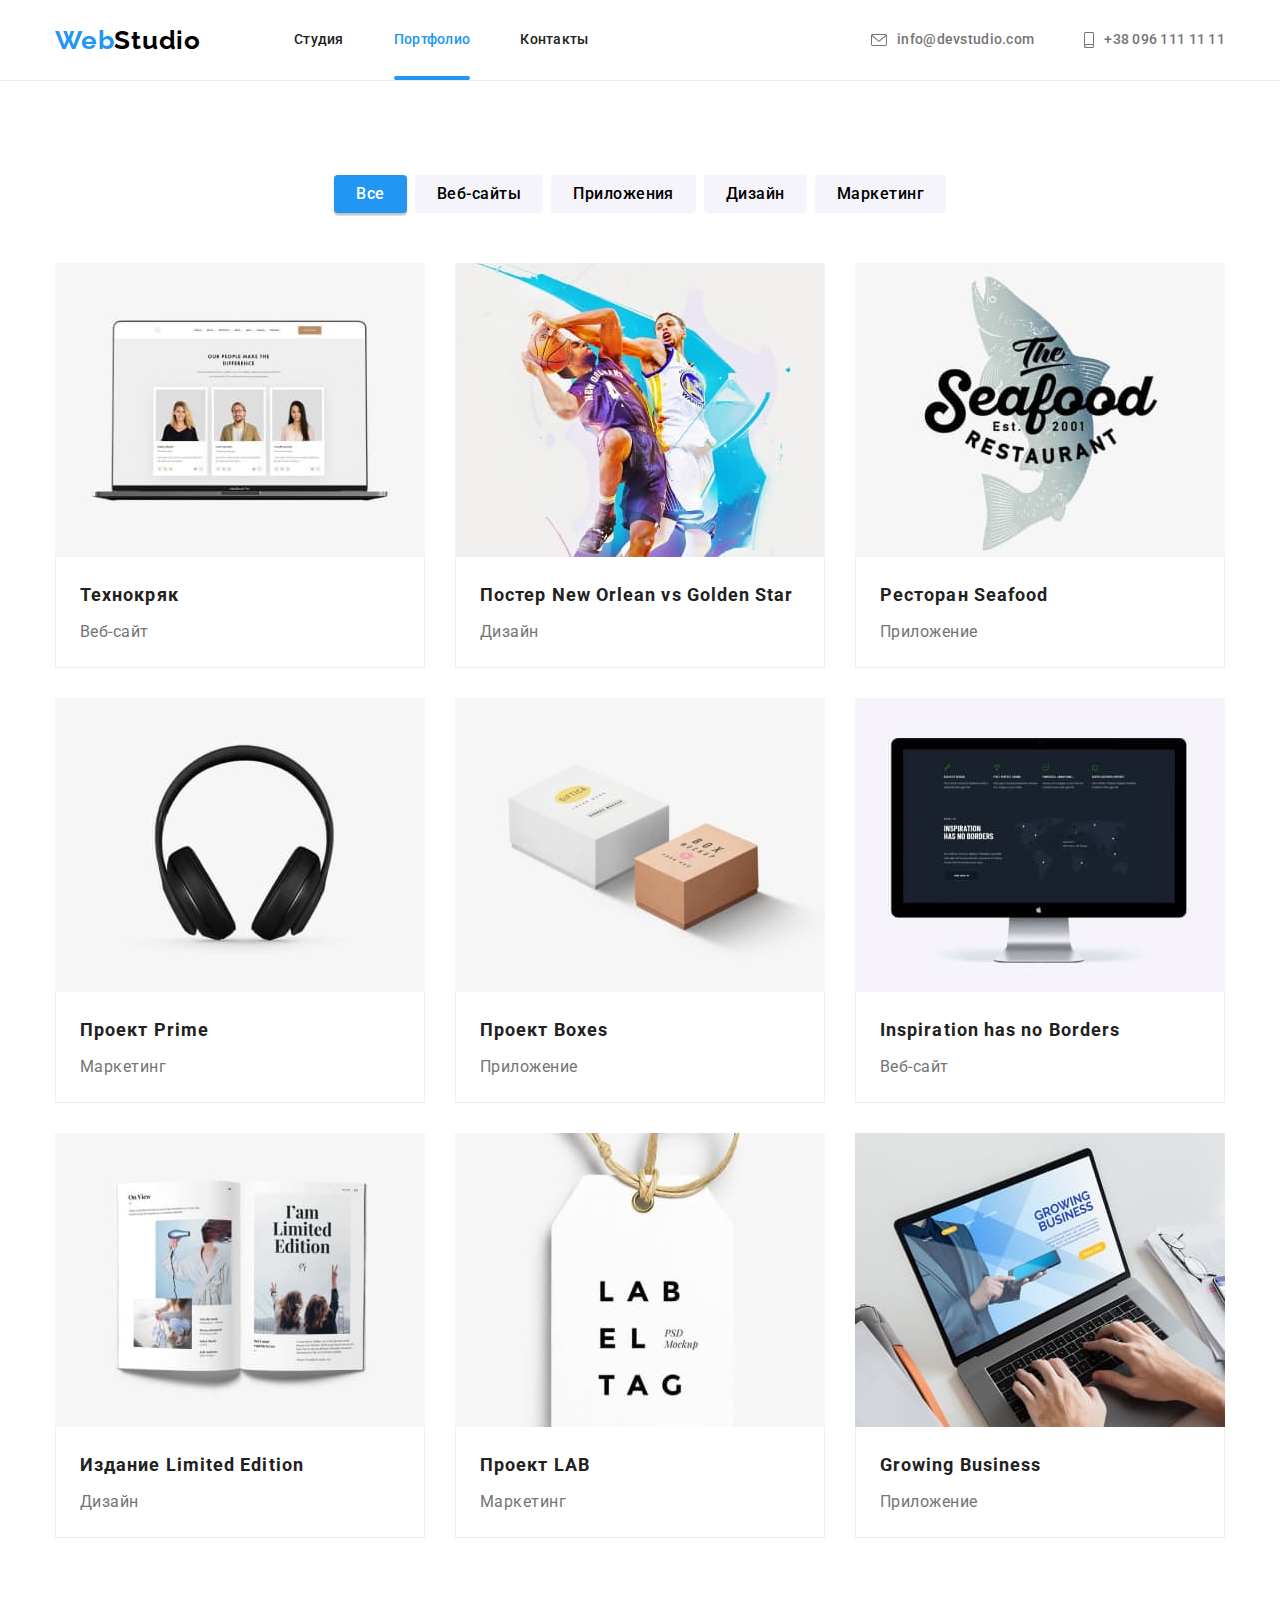
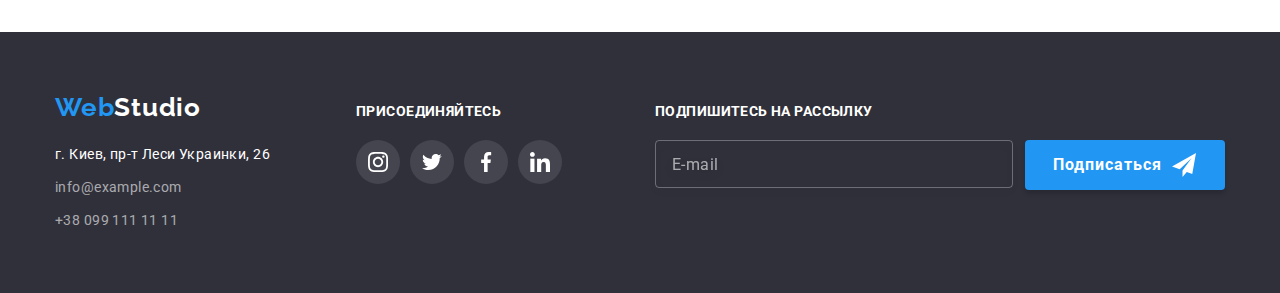
==== portfolio.html @ ec04b0eb "added start files" ====
<!DOCTYPE html>
<html lang="ru">
  <head>
    <meta charset="UTF-8" />
    <meta http-equiv="X-UA-Compatible" content="IE=edge" />
    <meta name="viewport" content="width=device-width, initial-scale=1.0" />
    <title>Портфолио</title>
    <link rel="preconnect" href="https://fonts.googleapis.com" />
    <link rel="preconnect" href="https://fonts.gstatic.com" crossorigin />
    <link
      href="https://fonts.googleapis.com/css2?family=Raleway:wght@700&family=Roboto:wght@400;500;700;900&display=swap"
      rel="stylesheet"
    />
    <link
      rel="stylesheet"
      href="https://cdnjs.cloudflare.com/ajax/libs/modern-normalize/1.1.0/modern-normalize.min.css"
    />
    <link rel="stylesheet" href="./css/main.min.css" />
  </head>
  <body>
    <header class="header">
      <div class="container">
        <nav class="header__nav">
          <a class="header__logo header__logo_theme_blue" href="./index.html" lang="en"
            >Web<span class="header__logo_theme_dark">Studio</span></a
          >
          <ul class="header__nav-list">
            <li class="header__nav-item">
              <a href="./index.html" class="header__nav-link">Студия</a>
            </li>
            <li class="header__nav-item">
              <a href="./portfolio.html" class="header__nav-link current">Портфолио</a>
            </li>
            <li class="item">
              <a href="" class="header__nav-link">Контакты</a>
            </li>
          </ul>
        </nav>
        <ul class="header__contacts header__nav-list">
          <li class="header__contacts-list">
            <a class="header__contacts-item" href="mailto:info@devstudio.com">
              <svg class="header__contacts-icon-email" width="16" height="12">
                <use href="./images/sprite.svg#icon-email"></use>
              </svg>
              info@devstudio.com</a
            >
          </li>
          <li class="header__contacts-list">
            <a class="header__contacts-item" href="tel:+380961111111">
              <svg class="header__contacts-icon-tel" width="10" height="16">
                <use href="./images/sprite.svg#icon-smartphone"></use>
              </svg>
              +38 096 111 11 11</a
            >
          </li>
        </ul>
      </div>
    </header>
    <main>
      <section class="section-portfolio section">
        <div class="container">
          <h1 class="section-title visually-hidden">Наши работы</h1>
          <ul class="portfolio-btn section-ul">
            <li class="portfolio-btn__list">
              <button class="portfolio-btn__item active" type="button">Все</button>
            </li>
            <li class="portfolio-btn__list">
              <button class="portfolio-btn__item" type="button">Веб-сайты</button>
            </li>
            <li class="portfolio-btn__list">
              <button class="portfolio-btn__item" type="button">Приложения</button>
            </li>
            <li class="portfolio-btn__list">
              <button class="portfolio-btn__item" type="button">Дизайн</button>
            </li>
            <li class="portfolio-btn__list">
              <button class="portfolio-btn__item" type="button">Маркетинг</button>
            </li>
          </ul>
          <ul class="portfolio-card">
            <li class="portfolio-card__list item">
              <a href="" class="portfolio-card__link">
                <div class="portfolio-card__overlay">
                  <img
                    class="portfolio-card__image"
                    src="./images/portfolio-img-1.jpeg"
                    alt="Веб-сайт Технокряк"
                    width="370"
                  />
                  <p class="portfolio-card__overlay-item">
                    Технокряк это современная площадка распространения коронавируса. Компании
                    используют эту платформу для цифрового шпионажа и атак на защищённые сервера
                    конкурентов.
                  </p>
                </div>
                <div class="portfolio-card__wrapper">
                  <h2 class="portfolio-card__title">Технокряк</h2>
                  <p class="portfolio-card__description">Веб-сайт</p>
                </div>
              </a>
            </li>
            <li class="portfolio-card__list item">
              <a href="" class="portfolio-card__link">
                <div class="portfolio-card__overlay">
                  <img
                    class="portfolio-card__image-card"
                    src="./images/portfolio-img-2.jpeg"
                    alt="Постер Новый Орлеан против Золотой Звезды"
                    width="370"
                  />
                  <p class="portfolio-card__overlay-item">
                    Технокряк это современная площадка распространения коронавируса. Компании
                    используют эту платформу для цифрового шпионажа и атак на защищённые сервера
                    конкурентов.
                  </p>
                </div>
                <div class="portfolio-card__wrapper">
                  <h2 class="portfolio-card__title">
                    Постер <span lang="en">New Orlean vs Golden Star</span>
                  </h2>
                  <p class="portfolio-card__description">Дизайн</p>
                </div>
              </a>
            </li>
            <li class="portfolio-card__list item">
              <a href="" class="portfolio-card__link">
                <div class="portfolio-card__overlay">
                  <img
                    class="portfolio-card__image-card"
                    src="./images/portfolio-img-3.jpeg"
                    alt="Ресторан Сифуд"
                    width="370"
                  />
                  <p class="portfolio-card__overlay-item">
                    Технокряк это современная площадка распространения коронавируса. Компании
                    используют эту платформу для цифрового шпионажа и атак на защищённые сервера
                    конкурентов.
                  </p>
                </div>
                <div class="portfolio-card__wrapper">
                  <h2 class="portfolio-card__title">Ресторан <span lang="en">Seafood</span></h2>
                  <p class="portfolio-card__description">Приложение</p>
                </div>
              </a>
            </li>
            <li class="portfolio-card__list item">
              <a href="" class="portfolio-card__link">
                <div class="portfolio-card__overlay">
                  <img
                    class="portfolio-card__image-card"
                    src="./images/portfolio-img-4.jpeg"
                    alt="Проект Прайм"
                    width="370"
                  />
                  <p class="portfolio-card__overlay-item">
                    Технокряк это современная площадка распространения коронавируса. Компании
                    используют эту платформу для цифрового шпионажа и атак на защищённые сервера
                    конкурентов.
                  </p>
                </div>
                <div class="portfolio-card__wrapper">
                  <h2 class="portfolio-card__title">Проект <span lang="en">Prime</span></h2>
                  <p class="portfolio-card__description">Маркетинг</p>
                </div>
              </a>
            </li>
            <li class="portfolio-card__list item">
              <a href="" class="portfolio-card__link">
                <div class="portfolio-card__overlay">
                  <img
                    class="portfolio-card__image-card"
                    src="./images/portfolio-img-5.jpeg"
                    alt="Проект Боксес"
                    width="370"
                  />
                  <p class="portfolio-card__overlay-item">
                    Технокряк это современная площадка распространения коронавируса. Компании
                    используют эту платформу для цифрового шпионажа и атак на защищённые сервера
                    конкурентов.
                  </p>
                </div>
                <div class="portfolio-card__wrapper">
                  <h2 class="portfolio-card__title">Проект <span lang="en">Boxes</span></h2>
                  <p class="portfolio-card__description">Приложение</p>
                </div>
              </a>
            </li>
            <li class="portfolio-card__list item">
              <a href="" class="portfolio-card__link">
                <div class="portfolio-card__overlay">
                  <img
                    class="portfolio-card__image-card"
                    src="./images/portfolio-img-6.jpeg"
                    alt="Веб-сайт Вдохновение не имеет границ"
                    width="370"
                  />
                  <p class="portfolio-card__overlay-item">
                    Технокряк это современная площадка распространения коронавируса. Компании
                    используют эту платформу для цифрового шпионажа и атак на защищённые сервера
                    конкурентов.
                  </p>
                </div>
                <div class="portfolio-card__wrapper">
                  <h2 class="portfolio-card__title" lang="en">Inspiration has no Borders</h2>
                  <p class="portfolio-card__description">Веб-сайт</p>
                </div>
              </a>
            </li>
            <li class="portfolio-card__list item">
              <a href="" class="portfolio-card__link">
                <div class="portfolio-card__overlay">
                  <img
                    class="portfolio-card__image-card"
                    src="./images/portfolio-img-7.jpeg"
                    alt="Издание Лимитед Эдишн"
                    width="370"
                  />
                  <p class="portfolio-card__overlay-item">
                    Технокряк это современная площадка распространения коронавируса. Компании
                    используют эту платформу для цифрового шпионажа и атак на защищённые сервера
                    конкурентов.
                  </p>
                </div>
                <div class="portfolio-card__wrapper">
                  <h2 class="portfolio-card__title">
                    Издание <span lang="en">Limited Edition</span>
                  </h2>
                  <p class="portfolio-card__description">Дизайн</p>
                </div>
              </a>
            </li>
            <li class="portfolio-card__list item">
              <a href="" class="portfolio-card__link">
                <div class="portfolio-card__overlay">
                  <img
                    class="portfolio-card__image-card"
                    src="./images/portfolio-img-8.jpeg"
                    alt="Проект ЛАБ"
                    width="370"
                  />
                  <p class="portfolio-card__overlay-item">
                    Технокряк это современная площадка распространения коронавируса. Компании
                    используют эту платформу для цифрового шпионажа и атак на защищённые сервера
                    конкурентов.
                  </p>
                </div>
                <div class="portfolio-card__wrapper">
                  <h2 class="portfolio-card__title">Проект <span lang="en">LAB</span></h2>
                  <p class="portfolio-card__description">Маркетинг</p>
                </div>
              </a>
            </li>
            <li class="portfolio-card__list item">
              <a href="" class="portfolio-card__link">
                <div class="portfolio-card__overlay">
                  <img
                    class="portfolio-card__image-card"
                    src="./images/portfolio-img-9.jpeg"
                    alt="Приложение Растущий бизнес"
                    width="370"
                  />
                  <p class="portfolio-card__overlay-item">
                    Технокряк это современная площадка распространения коронавируса. Компании
                    используют эту платформу для цифрового шпионажа и атак на защищённые сервера
                    конкурентов.
                  </p>
                </div>
                <div class="portfolio-card__wrapper">
                  <h2 class="portfolio-card__title" lang="en">Growing Business</h2>
                  <p class="portfolio-card__description">Приложение</p>
                </div>
              </a>
            </li>
          </ul>
        </div>
      </section>
    </main>
    <footer class="footer">
      <div class="footer__section container">
        <div class="footer__address-section">
          <a class="footer__logo footer__logo_theme_blue" href="./index.html" lang="en"
            >Web<span class="footer__logo_theme_light">Studio</span></a
          >
          <address>
            <ul>
              <li>
                <p class="footer__address">г. Киев, пр-т Леси Украинки, 26</p>
              </li>
              <li class="footer__contacts-list">
                <a class="footer__contacts-item" href="mailto:info@example.com">info@example.com</a>
              </li>
              <li class="footer__contacts-list">
                <a class="footer__contacts-item" href="tel:+380991111111">+38 099 111 11 11</a>
              </li>
            </ul>
          </address>
        </div>
        <div class="footer__social-section">
          <h3 class="footer__section-title">присоединяйтесь</h3>
          <ul class="footer__social-list">
            <li class="footer__social-item">
              <a class="footer__social-link" href="/">
                <svg width="20" height="20">
                  <use class="" href="./images/sprite.svg#icon-instagram"></use>
                </svg>
              </a>
            </li>
            <li class="footer__social-item">
              <a class="footer__social-link" href="/">
                <svg width="20" height="20">
                  <use href="./images/sprite.svg#icon-twitter"></use>
                </svg>
              </a>
            </li>
            <li class="footer__social-item">
              <a class="footer__social-link" href="/">
                <svg width="20" height="20">
                  <use href="./images/sprite.svg#icon-facebook"></use>
                </svg>
              </a>
            </li>
            <li class="footer__social-item">
              <a class="footer__social-link" href="/">
                <svg width="20" height="20">
                  <use href="./images/sprite.svg#icon-linkedin"></use>
                </svg>
              </a>
            </li>
          </ul>
        </div>
        <div class="footer__contact-form">
          <p class="footer__section-title">Подпишитесь на рассылку</p>
          <form class="footer__contact-form-wrapper">
            <input
              type="email"
              name="user_email_news"
              class="footer__contact-form-news"
              required
              minlength="2"
              placeholder="E-mail"
            />
            <button type="submit" class="footer__contact-form-btn">
              Подписаться
              <svg class="footer__contact-form-icon" width="24px" height="24px">
                <use href="./images/sprite.svg#icon-icon-send"></use>
              </svg>
            </button>
          </form>
        </div>
      </div>
    </footer>
  </body>
</html>
---- css/main.min.css ----
:root{--main-background-color: #ffffff;--secondary-background-color: #f5f4fa;--portfolio-buttons-color: #f5f4fa;--main-light-color: #ffffff;--main-text-color: #212121;--secondary-text-color: #757575;--main-accent-color: #2196f3;--secondary-accent-color: #188ce8;--hero-footer-background: #2f303a;--portffolio-background: #eeeeee;--hero-overlay: rgba(47, 48, 58, 0.4);--header-border-bottom: #ececec;--logo-dark-color: #000000;--team-social-icons: #afb1b8}.visually-hidden{position:absolute;width:1px;height:1px;margin:-1px;padding:0;border:0;white-space:nowrap;clip-path:inset(100%);clip:rect(0 0 0 0);overflow:hidden}.indent{display:block}body{font-family:Roboto, sans-serif;font-style:normal;font-weight:normal;color:var(--main-text-color);background-color:var(--main-background-color)}h1,h2,h3,h4,h5,h6,p{margin:0}img{display:block}ul,ol{margin:0;padding:0;list-style:none}a{text-decoration:none}img{display:block}address{font-style:normal}.section{padding-top:94px;padding-bottom:94px}.container{width:1200px;margin:0 auto;padding-right:15px;padding-left:15px}.header__logo_theme_blue,.footer__logo_theme_blue{margin:0;padding:0;font-family:Raleway, sans-serif;font-weight:bold;font-size:26px;line-height:1.19;letter-spacing:0.03em;color:var(--main-accent-color)}.header__logo_theme_dark{color:var(--logo-dark-color)}.footer__logo_theme_light{margin-bottom:20px;color:var(--main-light-color)}.backdrop{position:fixed;top:0;left:0;z-index:1;width:100%;height:100%;background:rgba(0,0,0,0.2);opacity:1;visibility:visible;transition:opacity 250ms cubic-bezier(0.4, 0, 0.2, 1),visibility 250ms cubic-bezier(0.4, 0, 0.2, 1)}.backdrop.is-hidden{opacity:0;visibility:hidden;pointer-events:none}.backdrop.is-hidden .modal{transform:translate(50%, -50%) scale(0.1)}.modal{position:absolute;top:50%;right:50%;width:528px;background:var(--main-background-color);border-radius:4px;box-shadow:0px 1px 3px rgba(0,0,0,0.12),0px 1px 1px rgba(0,0,0,0.14),0px 2px 1px rgba(0,0,0,0.2);transform:translate(50%, -50%) scale(1);transition:transform 250ms cubic-bezier(0.4, 0, 0.2, 1)}.modal-icon-close{position:absolute;top:8px;right:8px;display:flex;justify-content:center;align-items:center;width:30px;height:30px;background:var(--main-background-color);border:1px solid rgba(0,0,0,0.1);border-radius:50%;cursor:pointer;transition:fill 250ms cubic-bezier(0.4, 0, 0.2, 1)}.modal-icon-close:hover,.modal-icon-close:focus{fill:var(--secondary-accent-color)}.contact-form-title{margin-bottom:12px;font-weight:700;font-size:20px;line-height:1.15;text-align:center;letter-spacing:0.03em;color:var(--main-text-color)}.contact-form-wrapper{padding:40px;text-align:left}.contact-form-input{width:100%;height:38px;padding:12px 12px 12px 42px;font-weight:400;font-size:14px;line-height:1.14;letter-spacing:0.01em;border:1px solid rgba(33,33,33,0.2);border-radius:4px;box-sizing:border-box;transition:border 250ms cubic-bezier(0.4, 0, 0.2, 1)}.contact-form-input:focus,.contact-form-input:hover{border:1px solid var(--main-accent-color);outline:none}.contact-form-input-message{width:100%;height:118px;margin-bottom:20px;padding:12px 16px;font-weight:400;font-size:14px;line-height:1.14;letter-spacing:0.01em;border:1px solid rgba(33,33,33,0.2);box-sizing:border-box;border-radius:4px;resize:none;outline:none;transition:border 250ms cubic-bezier(0.4, 0, 0.2, 1) 0ms}.contact-form-input-message:focus,.contact-form-input-message:hover{border:1px solid var(--main-accent-color)}.contact-form-input-message::placeholder{font-weight:400;font-size:14px;line-height:1.14;letter-spacing:0.01em;color:rgba(117,117,117,0.5)}.confirmation-wrapper{text-align:center}.contact-form-confirm{font-weight:400;font-size:14px;line-height:1.71;letter-spacing:0.03em;color:var(--secondary-text-color)}.contact-form-confirm::before{content:'';display:inline-block;width:16px;height:15px;margin-right:8px;border:2px solid var(--main-text-color);border-radius:4px;cursor:pointer;transition:border 250ms cubic-bezier(0.4, 0, 0.2, 1),border-radius 250ms cubic-bezier(0.4, 0, 0.2, 1)}.contact-form-checkbox:focus+.contact-form-confirm::before,.contact-form-checkbox:hover+.contact-form-confirm::before{border:2px solid var(--main-accent-color);border-radius:4px}.contact-form-checkbox:checked+.contact-form-confirm::before{background-image:url(../images/icon-check.svg);border:0px}.contact-form-checkbox{border-radius:4px}.contact-form-confirm-link{color:var(--main-accent-color)}.contact-form-btn{display:block;width:200px;height:50px;margin-top:30px;margin-right:auto;margin-left:auto;padding:10px 55px;font-weight:700;font-size:16px;line-height:1.88;letter-spacing:0.06em;color:var(--main-light-color);background-color:var(--main-accent-color);box-shadow:0px 4px 4px rgba(0,0,0,0.15);border-radius:4px;border:none;cursor:pointer;transition:background-color 250ms cubic-bezier(0.4, 0, 0.2, 1) 0ms}.contact-form-btn:focus,.contact-form-btn:hover{background-color:var(--secondary-accent-color)}.contact-form-type{display:block;margin-top:12px;margin-bottom:4px;font-weight:400;font-size:12px;line-height:1.17;letter-spacing:0.01em;color:var(--secondary-text-color)}.contact-form-input-wrapper{position:relative;margin-bottom:10px}.contact-form-icon{position:absolute;top:50%;left:12px;display:block;transform:translateY(-50%);transition:fill 250ms cubic-bezier(0.4, 0, 0.2, 1)}.contact-form-input:focus+.contact-form-icon,.contact-form-input:hover+.contact-form-icon{fill:var(--main-accent-color)}.footer__contact-form{margin-left:93px}.footer__contact-form-wrapper{display:flex}.footer__contact-form-news{width:358px;height:48px;padding:15px 16px;font-weight:400;font-size:16px;line-height:1.25;letter-spacing:0.03em;color:var(--main-light-color);background-color:transparent;border:1px solid rgba(255,255,255,0.3);border-radius:4px;box-sizing:border-box;filter:drop-shadow(0px 4px 4px rgba(0,0,0,0.15));outline:none}.footer__contact-form-news::placeholder{font-weight:400;font-size:16px;line-height:1.25;letter-spacing:0.03em;color:rgba(255,255,255,0.6)}.footer__contact-form-btn{display:flex;align-items:center;width:200px;height:50px;margin-left:12px;padding:10px 28px;font-weight:700;font-size:16px;line-height:1.88;letter-spacing:0.06em;color:var(--main-light-color);background:var(--main-accent-color);border:none;border-radius:4px;box-shadow:0px 4px 4px rgba(0,0,0,0.15);cursor:pointer}.footer__contact-form-icon{margin-left:10px}.header{border-bottom:1px solid var(--header-border-bottom)}.header .container{display:flex}.header__nav{display:flex;align-items:center}.header__nav-list{display:flex;margin:0 0 0 93px}.header__nav-list .header__nav-item:not(:last-child){margin-right:50px}.header__nav-link{display:block;padding-top:32px;font-weight:500;font-size:14px;line-height:1.14;letter-spacing:0.02em;color:var(--main-text-color);transition:color 250ms cubic-bezier(0.4, 0, 0.2, 1) 0ms}.header__nav-link:hover,.header__nav-link:focus{color:var(--main-accent-color)}.header__contacts .header__contacts-list+.header__contacts-list{margin-left:50px}.header__contacts{margin-left:auto}.header__contacts-icon-email{width:16px;margin-right:10px}.header__contacts-icon-tel{width:10px;margin-right:10px}.header__contacts-item{display:flex;align-items:center;margin-left:auto;padding-top:32px;padding-bottom:32px;font-weight:500;font-size:14px;line-height:1.14;letter-spacing:0.02em;color:var(--secondary-text-color);fill:var(--secondary-text-color);transition:color 250ms cubic-bezier(0.4, 0, 0.2, 1) 0ms,fill 250ms cubic-bezier(0.4, 0, 0.2, 1) 0ms}.header__contacts-item:hover,.header__contacts-item:focus{color:var(--main-accent-color);fill:var(--main-accent-color)}.current{color:var(--main-accent-color)}.current::after{content:'';display:block;width:100%;height:4px;margin-top:28px;background:var(--main-accent-color);border-radius:2px}.hero{padding:200px 0;text-align:center;background:var(--hero-footer-background)}.hero__overlay{max-width:1600px;min-height:600px;margin:0 auto;background-image:linear-gradient(to right, var(--hero-overlay), var(--hero-overlay)),url(../images/hero-bg-img.jpeg);background-repeat:no-repeat;background-position:center;background-size:cover}.hero__title{margin-bottom:30px;font-weight:900;font-size:44px;line-height:1.36;letter-spacing:0.06em;text-transform:uppercase;color:var(--main-light-color)}.hero__btn{display:inline-block;min-width:200px;padding:10px 32px;font-family:inherit;font-weight:bold;font-size:16px;line-height:1.88;letter-spacing:0.06em;color:var(--main-light-color);background-color:var(--main-accent-color);border:none;border-radius:4px;box-shadow:0px 4px 4px rgba(0,0,0,0.15);cursor:pointer;transition:background-color 250ms cubic-bezier(0.4, 0, 0.2, 1) 0ms}.hero__btn:hover,.hero__btn:focus{background-color:var(--secondary-accent-color)}.features__section{padding-top:94px;padding-bottom:0}.features__list{display:flex;flex-wrap:wrap}.features__list .features__item{width:270px}.features__list .features__item:not(:last-child){margin-right:30px}.features__item .features__icon{width:270px;margin-bottom:30px;padding-top:25px;padding-bottom:25px;background-color:var(--portfolio-buttons-color);border-radius:4px}.features__icon .features__icon-item{width:270px;margin:0 auto}.features__title{margin-top:0;margin-bottom:10px;font-weight:bold;font-size:14px;line-height:1.14;letter-spacing:0.03em;text-transform:uppercase;color:var(--main-text-color)}.features__description{margin-top:0;margin-bottom:0;font-weight:400;font-size:14px;line-height:1.71;letter-spacing:0.03em;color:var(--secondary-text-color)}.our-work__list{display:flex}.our-work__list .our-work__item{flex-basis:calc((100% - 90px) / 3)}.our-work__list .our-work__item:not(:last-child){margin-right:30px}.our-work__img-wrapper{position:relative}.our-work__img-wrapper-item{width:100%;height:70px;padding:27px 80px;font-weight:700;font-size:14px;line-height:1.14;text-align:center;letter-spacing:0.03em;text-transform:uppercase;color:var(--main-light-color);background:rgba(47,48,58,0.8);transform:translateY(-100%)}.team{background-color:var(--secondary-background-color)}.team__list{display:flex;flex-wrap:wrap}.team__list .team__card-item:not(:last-child){margin-right:30px}.team__card{flex-basis:calc((100% - 120px) / 4);background:var(--main-light-color);border-radius:0px 0px 4px 4px;box-shadow:0px 1px 3px rgba(0,0,0,0.12),0px 1px 1px rgba(0,0,0,0.14),0px 2px 1px rgba(0,0,0,0.2)}.team__wrapper{padding:30px 0}.team__item-title{margin-top:0;margin-bottom:10px;font-weight:500;font-size:16px;line-height:1.19;text-align:center;letter-spacing:0.03em}.team__item-description{margin-bottom:16px;font-weight:400;font-size:16px;line-height:1.19;text-align:center;letter-spacing:0.03em;color:var(--secondary-text-color)}.team__social{display:flex;justify-content:center}.team__social-item .team__social-link{display:flex;justify-content:center;align-items:center;width:44px;height:44px;fill:var(--team-social-icons);background-position:center;border-radius:50%;transition:background-color 250ms cubic-bezier(0.4, 0, 0.2, 1) 0ms,fill 250ms cubic-bezier(0.4, 0, 0.2, 1) 0ms,border-radius 250ms cubic-bezier(0.4, 0, 0.2, 1) 0ms}.team__social-item .team__social-link:hover,.team__social-item .team__social-link:focus{fill:var(--main-light-color);background-color:var(--main-accent-color);border-radius:50px}.team__social-item:not(:last-child){margin-right:10px}.clients__list{display:flex;flex-wrap:wrap}.clients__item{display:flex;justify-content:center;align-items:center;width:170px;height:92px;margin-right:30px;fill:var(--team-social-icons);border:1px solid var(--team-social-icons);border-radius:4px;box-sizing:border-box;transition:fill 250ms cubic-bezier(0.4, 0, 0.2, 1) 0ms,border-color 250ms cubic-bezier(0.4, 0, 0.2, 1) 0ms}.clients__item:nth-child(6n+6){margin-right:0px}.clients__item:hover,.clients__item:focus{fill:var(--main-accent-color);border-color:var(--main-accent-color)}.footer{padding:60px 0;background-color:var(--hero-footer-background)}.footer__section{display:flex;align-items:baseline}.footer__address-section{width:231px;margin-right:70px}.footer__address{margin-top:20px;font-weight:400;font-size:14px;line-height:1.71;letter-spacing:0.03em;color:var(--main-light-color)}.footer__contacts-list{margin-top:9px}.footer__contacts-item{font-weight:400;font-size:14px;line-height:1.71;letter-spacing:0.03em;color:rgba(255,255,255,0.6);transition:color 250ms cubic-bezier(0.4, 0, 0.2, 1) 0ms}.footer__contacts-item:hover,.footer__contacts-item:focus{color:var(--main-accent-color)}.footer__section-title{margin-bottom:20px;font-weight:bold;font-size:14px;line-height:1.14;letter-spacing:0.03em;text-transform:uppercase;color:var(--main-light-color)}.footer__section-title.footer{display:block}.footer__social-list{display:flex}.footer__social-list :not(:last-child){margin-right:10px}.footer__social-item .footer__social-link{position:relative;display:flex;justify-content:center;align-items:center;width:44px;height:44px;fill:var(--main-light-color);background-color:rgba(255,255,255,0.1);background-position:center;border-radius:50%;transition:background-color 250ms cubic-bezier(0.4, 0, 0.2, 1) 0ms}.footer__social-item .footer__social-link:hover,.footer__social-item .footer__social-link:focus{background-color:var(--main-accent-color)}.section-title{margin-top:0;margin-bottom:50px;font-weight:bold;font-size:36px;line-height:1.17;letter-spacing:0.03em;text-align:center}.portfolio-btn{display:flex;justify-content:center}.portfolio-btn .portfolio-btn__list:not(:last-child){margin-right:8px}.portfolio-btn__item{display:inline-block;min-width:73px;padding:6px 22px;font-family:inherit;font-weight:500;font-size:16px;line-height:1.63;letter-spacing:0.03em;text-align:center;background-color:var(--portfolio-buttons-color);border:none;border-radius:4px;cursor:pointer;transition:color 250ms cubic-bezier(0.4, 0, 0.2, 1) 0ms,background-color 250ms cubic-bezier(0.4, 0, 0.2, 1) 0ms,box-shadow 250ms cubic-bezier(0.4, 0, 0.2, 1) 0ms,border-radius 250ms cubic-bezier(0.4, 0, 0.2, 1) 0ms}.portfolio-btn__item:hover,.portfolio-btn__item:focus{color:var(--main-light-color);background-color:var(--main-accent-color);border-radius:4px;box-shadow:0px 3px 1px rgba(0,0,0,0.1),0px 1px 2px rgba(0,0,0,0.08),0px 2px 2px rgba(0,0,0,0.12)}.active{color:var(--main-light-color);background-color:var(--main-accent-color);border-radius:4px;box-shadow:0px 3px 1px rgba(0,0,0,0.1),0px 1px 2px rgba(0,0,0,0.08),0px 2px 2px rgba(0,0,0,0.12)}.section-ul{margin-top:0;margin-bottom:50px}.portfolio-card{display:flex;flex-wrap:wrap}.portfolio-card .item:nth-child(3n){margin-right:0}.portfolio-card .item:nth-last-child(-n+3){margin-bottom:0}.portfolio-card__list{margin-right:30px;margin-bottom:30px;flex-basis:calc((100% - 90px) / 3);background:var(--main-light-color)}.portfolio-card__list.item{transition:box-shadow 250ms cubic-bezier(0.4, 0, 0.2, 1) 0ms}.portfolio-card__list.item:hover,.portfolio-card__list.item:focus{box-shadow:0px 1px 1px rgba(0,0,0,0.12),0px 4px 4px rgba(0,0,0,0.06),1px 4px 6px rgba(0,0,0,0.16)}.portfolio-card__overlay{position:relative;overflow:hidden}.portfolio-card__overlay-item{position:absolute;top:0;left:0;width:100%;height:100%;padding:63px 24px;font-weight:400;font-size:18px;line-height:1.56;letter-spacing:0.03em;color:var(--main-light-color);background-color:rgba(33,150,243,0.9);overflow:auto;transform:translateY(100%);transition:transform 250ms cubic-bezier(0.4, 0, 0.2, 1) 0ms}.portfolio-card__link:hover .portfolio-card__overlay-item,.portfolio-card__link:focus .portfolio-card__overlay-item{transform:translateY(0%);box-shadow:0px 1px 1px rgba(0,0,0,0.12),0px 4px 4px rgba(0,0,0,0.06),1px 4px 6px rgba(0,0,0,0.16)}.portfolio-card__link{display:block;text-decoration:none}.portfolio-card__wrapper{padding:20px 24px;border:1px solid var(--portffolio-background);border-top:none}.portfolio-card__title{margin-top:0;margin-bottom:4px;font-weight:700;font-size:18px;line-height:2;letter-spacing:0.06em;color:var(--main-text-color)}.portfolio-card__description{font-weight:400;font-size:16px;line-height:1.88;letter-spacing:0.03em;color:var(--secondary-text-color)}
/*# sourceMappingURL=main.min.css.map */
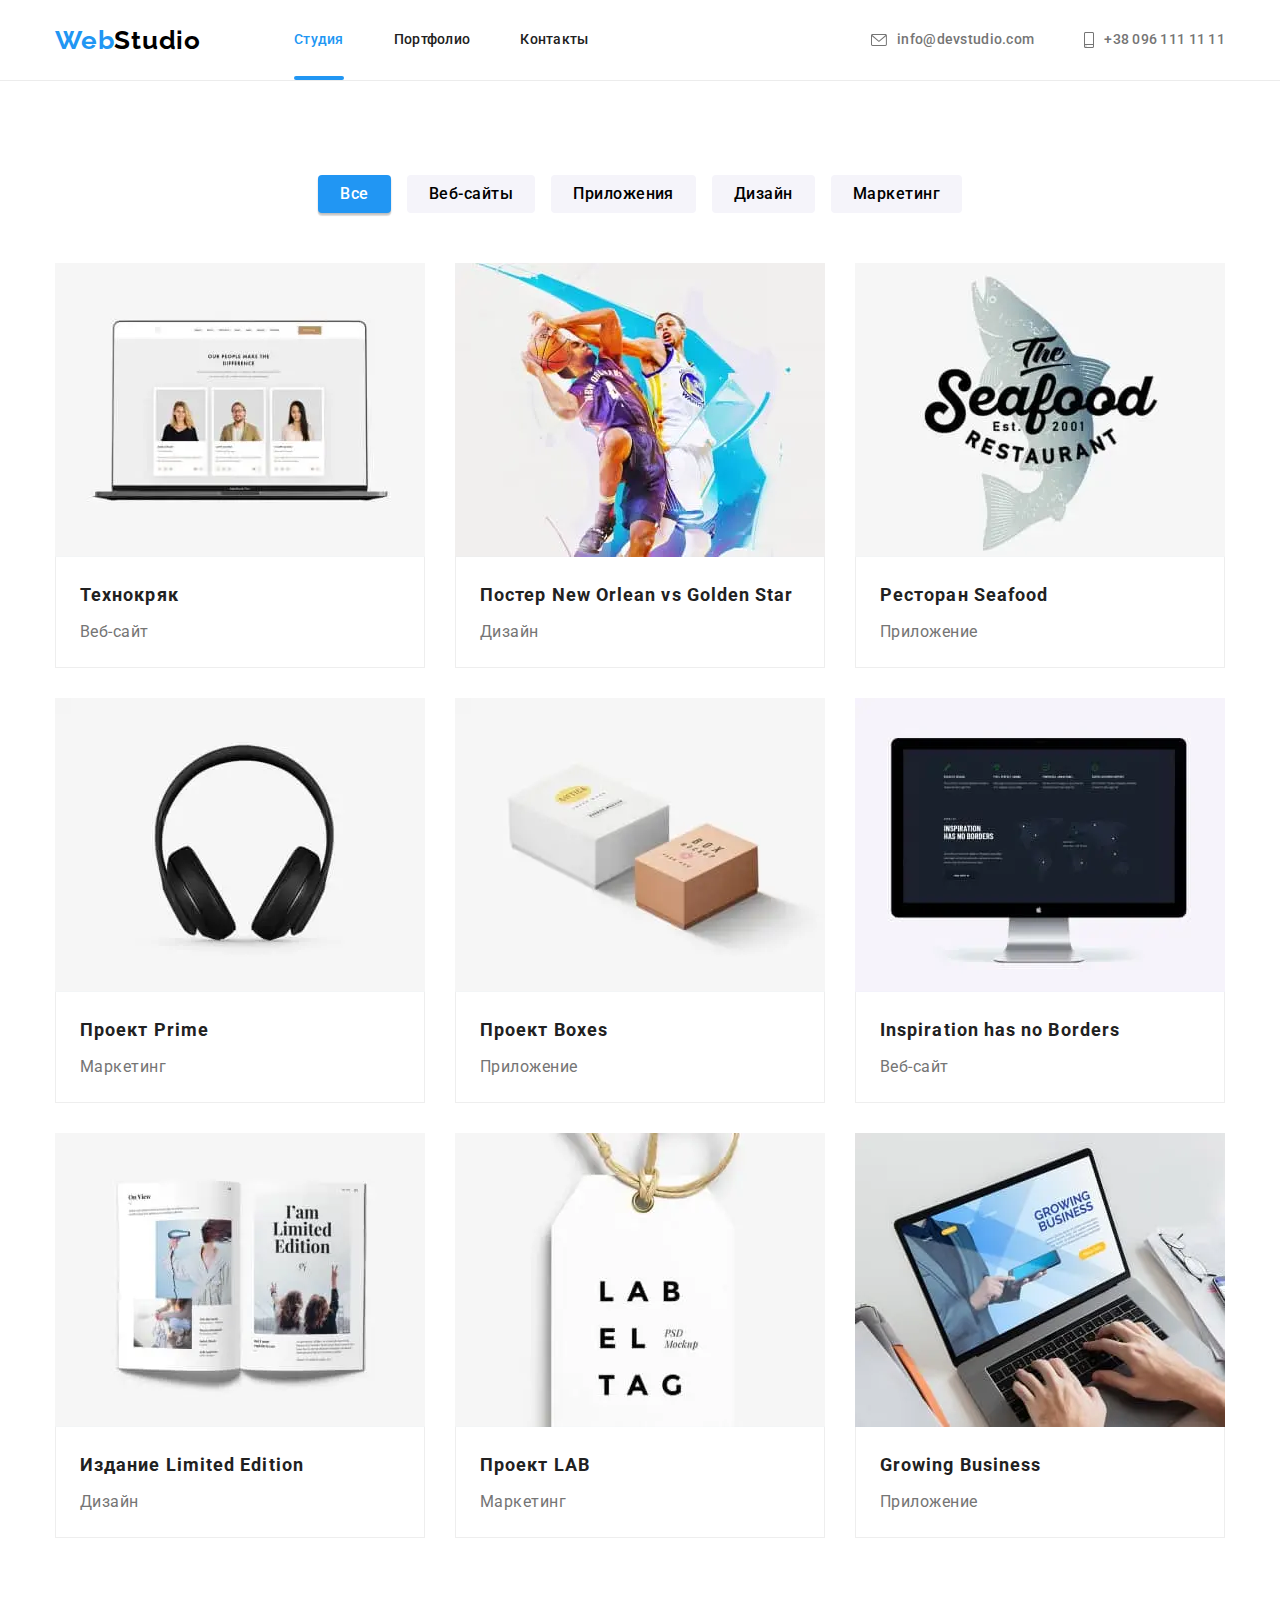
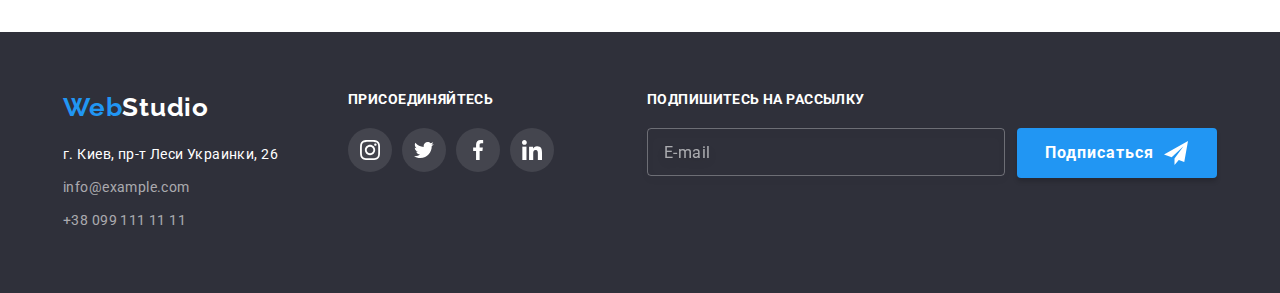
==== commit d74df691: "hw-08 is done" ====
--- a/portfolio.html
+++ b/portfolio.html
@@ -3,7 +3,7 @@
   <head>
     <meta charset="UTF-8" />
     <meta http-equiv="X-UA-Compatible" content="IE=edge" />
-    <meta name="viewport" content="width=device-width, initial-scale=1.0" />
+    <meta name="viewport" content="width=device-width, initial-scale=1.0, user-scalable=0" />
     <title>Портфолио</title>
     <link rel="preconnect" href="https://fonts.googleapis.com" />
     <link rel="preconnect" href="https://fonts.gstatic.com" crossorigin />
@@ -19,48 +19,105 @@
   </head>
   <body>
     <header class="header">
-      <div class="container">
+      <div class="container header__container">
         <nav class="header__nav">
           <a class="header__logo header__logo_theme_blue" href="./index.html" lang="en"
             >Web<span class="header__logo_theme_dark">Studio</span></a
           >
+          <button class="mobile-menu-btn" type="button" data-menu-open>
+            <svg class="mobile-menu-btn__icon" width="40" height="40">
+              <use href="./images/sprite.svg#burger-menu-icon"></use>
+            </svg>
+          </button>
           <ul class="header__nav-list">
             <li class="header__nav-item">
-              <a href="./index.html" class="header__nav-link">Студия</a>
+              <a href="./index.html" class="header__nav-link current">Студия</a>
             </li>
             <li class="header__nav-item">
-              <a href="./portfolio.html" class="header__nav-link current">Портфолио</a>
+              <a href="./portfolio.html" class="header__nav-link">Портфолио</a>
             </li>
             <li class="item">
               <a href="" class="header__nav-link">Контакты</a>
             </li>
           </ul>
         </nav>
-        <ul class="header__contacts header__nav-list">
-          <li class="header__contacts-list">
-            <a class="header__contacts-item" href="mailto:info@devstudio.com">
-              <svg class="header__contacts-icon-email" width="16" height="12">
-                <use href="./images/sprite.svg#icon-email"></use>
-              </svg>
-              info@devstudio.com</a
-            >
-          </li>
-          <li class="header__contacts-list">
-            <a class="header__contacts-item" href="tel:+380961111111">
-              <svg class="header__contacts-icon-tel" width="10" height="16">
-                <use href="./images/sprite.svg#icon-smartphone"></use>
-              </svg>
-              +38 096 111 11 11</a
-            >
-          </li>
-        </ul>
+
+        <div class="header__contacts-wrapper">
+          <ul class="header__contacts header__nav-list">
+            <li class="header__contacts-list">
+              <a class="header__contacts-item mail" href="mailto:info@devstudio.com">
+                <svg class="header__contacts-icon-email" width="16" height="12">
+                  <use href="./images/sprite.svg#icon-email"></use>
+                </svg>
+                info@devstudio.com</a
+              >
+            </li>
+            <li class="header__contacts-list">
+              <a class="header__contacts-item" href="tel:+380961111111">
+                <svg class="header__contacts-icon-tel" width="10" height="16">
+                  <use href="./images/sprite.svg#icon-smartphone"></use>
+                </svg>
+                +38 096 111 11 11</a
+              >
+            </li>
+          </ul>
+        </div>
+      </div>
+
+      <div class="mobile-menu is-open" data-menu>
+        <div class="container mobile-menu__container">
+          <button class="mobile-menu__close-btn" type="button" data-menu-close>
+            <svg class="mobile-menu__close-icon" width="40" height="40">
+              <use href="./images/sprite.svg#icon-close-mobile"></use>
+            </svg>
+          </button>
+
+          <ul class="mobile-menu__nav-list">
+            <li class="mobile-menu__nav-item">
+              <a href="./index.html" class="mobile-menu__nav-link">Студия</a>
+            </li>
+            <li class="mobile-menu__nav-item">
+              <a href="./portfolio.html" class="mobile-menu__nav-link current">Портфолио</a>
+            </li>
+            <li class="mobile-menu__nav-item">
+              <a href="" class="mobile-menu__nav-link">Контакты</a>
+            </li>
+          </ul>
+          <div class="mobile-menu__contacts-social">
+            <ul class="mobile-menu__contacts">
+              <li class="mobile-menu__contacts-list tel">
+                <a class="mobile-menu__contacts-tel" href="tel:+380961111111"> +38 096 111 11 11</a>
+              </li>
+              <li class="mobile-menu__contacts-list">
+                <a class="mobile-menu__contacts-mail" href="mailto:info@devstudio.com">
+                  info@devstudio.com</a
+                >
+              </li>
+            </ul>
+
+            <ul class="mobile-menu__social">
+              <li class="mobile-menu__social-list">
+                <a href="" class="mobile-menu__social-item">Instagram</a>
+              </li>
+              <li class="mobile-menu__social-list">
+                <a href="" class="mobile-menu__social-item">Twitter</a>
+              </li>
+              <li class="mobile-menu__social-list">
+                <a href="" class="mobile-menu__social-item">Facebook</a>
+              </li>
+              <li class="mobile-menu__social-list">
+                <a href="" class="mobile-menu__social-item">LinkedIn</a>
+              </li>
+            </ul>
+          </div>
+        </div>
       </div>
     </header>
     <main>
-      <section class="section-portfolio section">
+      <section class="section-portfolio">
         <div class="container">
           <h1 class="section-title visually-hidden">Наши работы</h1>
-          <ul class="portfolio-btn section-ul">
+          <ul class="portfolio__btn section-ul">
             <li class="portfolio-btn__list">
               <button class="portfolio-btn__item active" type="button">Все</button>
             </li>
@@ -81,12 +138,53 @@
             <li class="portfolio-card__list item">
               <a href="" class="portfolio-card__link">
                 <div class="portfolio-card__overlay">
-                  <img
-                    class="portfolio-card__image"
-                    src="./images/portfolio-img-1.jpeg"
-                    alt="Веб-сайт Технокряк"
-                    width="370"
-                  />
+                  <picture>
+                    <source
+                      srcset="./images/portfolio-img-1.webp 1x, ./images/portfolio-img-1@2x.webp 2x"
+                      media="(min-width: 1200px)"
+                      type="image/webp"
+                    />
+                    <source
+                      srcset="./images/portfolio-img-1.jpeg 1x, ./images/portfolio-img-1@2x.jpeg 2x"
+                      media="(min-width: 1200px)"
+                    />
+                    <source
+                      srcset="
+                        ./images/portfolio-img-tblt-1.webp    1x,
+                        ./images/portfolio-img-tblt-1@2x.webp 2x
+                      "
+                      media="(min-width: 768px)"
+                      type="image/webp"
+                    />
+                    <source
+                      srcset="
+                        ./images/portfolio-img-tblt-1.jpeg    1x,
+                        ./images/portfolio-img-tblt-1@2x.jpeg 2x
+                      "
+                      media="(min-width: 768px)"
+                    />
+                    <source
+                      srcset="
+                        ./images/portfolio-img-mbl-1.webp    1x,
+                        ./images/portfolio-img-mbl-1@2x.webp 2x
+                      "
+                      media="(max-width: 767px)"
+                      type="image/webp"
+                    />
+                    <source
+                      srcset="
+                        ./images/portfolio-img-mbl-1.jpeg    1x,
+                        ./images/portfolio-img-mbl-1@2x.jpeg 2x
+                      "
+                      media="(max-width: 767px)"
+                    />
+                    <img
+                      class="portfolio-card__image"
+                      src="./images/portfolio-img-1.jpeg"
+                      alt="Веб-сайт Технокряк"
+                      width="370"
+                    />
+                  </picture>
                   <p class="portfolio-card__overlay-item">
                     Технокряк это современная площадка распространения коронавируса. Компании
                     используют эту платформу для цифрового шпионажа и атак на защищённые сервера
@@ -102,12 +200,53 @@
             <li class="portfolio-card__list item">
               <a href="" class="portfolio-card__link">
                 <div class="portfolio-card__overlay">
-                  <img
-                    class="portfolio-card__image-card"
-                    src="./images/portfolio-img-2.jpeg"
-                    alt="Постер Новый Орлеан против Золотой Звезды"
-                    width="370"
-                  />
+                  <picture>
+                    <source
+                      srcset="./images/portfolio-img-2.webp 1x, ./images/portfolio-img-2@2x.webp 2x"
+                      media="(min-width: 1200px)"
+                      type="image/webp"
+                    />
+                    <source
+                      srcset="./images/portfolio-img-2.jpeg 1x, ./images/portfolio-img-2@2x.jpeg 2x"
+                      media="(min-width: 1200px)"
+                    />
+                    <source
+                      srcset="
+                        ./images/portfolio-img-tblt-2.webp    1x,
+                        ./images/portfolio-img-tblt-2@2x.webp 2x
+                      "
+                      media="(min-width: 768px)"
+                      type="image/webp"
+                    />
+                    <source
+                      srcset="
+                        ./images/portfolio-img-tblt-2.jpeg    1x,
+                        ./images/portfolio-img-tblt-2@2x.jpeg 2x
+                      "
+                      media="(min-width: 768px)"
+                    />
+                    <source
+                      srcset="
+                        ./images/portfolio-img-mbl-2.webp    1x,
+                        ./images/portfolio-img-mbl-2@2x.webp 2x
+                      "
+                      media="(max-width: 767px)"
+                      type="image/webp"
+                    />
+                    <source
+                      srcset="
+                        ./images/portfolio-img-mbl-2.jpeg    1x,
+                        ./images/portfolio-img-mbl-2@2x.jpeg 2x
+                      "
+                      media="(max-width: 767px)"
+                    />
+                    <img
+                      class="portfolio-card__image"
+                      src="./images/portfolio-img-2.jpeg"
+                      alt="Постер Новый Орлеан против Золотой Звезды"
+                      width="370"
+                    />
+                  </picture>
                   <p class="portfolio-card__overlay-item">
                     Технокряк это современная площадка распространения коронавируса. Компании
                     используют эту платформу для цифрового шпионажа и атак на защищённые сервера
@@ -125,12 +264,53 @@
             <li class="portfolio-card__list item">
               <a href="" class="portfolio-card__link">
                 <div class="portfolio-card__overlay">
-                  <img
-                    class="portfolio-card__image-card"
-                    src="./images/portfolio-img-3.jpeg"
-                    alt="Ресторан Сифуд"
-                    width="370"
-                  />
+                  <picture>
+                    <source
+                      srcset="./images/portfolio-img-3.webp 1x, ./images/portfolio-img-3@2x.webp 2x"
+                      media="(min-width: 1200px)"
+                      type="image/webp"
+                    />
+                    <source
+                      srcset="./images/portfolio-img-3.jpeg 1x, ./images/portfolio-img-3@2x.jpeg 2x"
+                      media="(min-width: 1200px)"
+                    />
+                    <source
+                      srcset="
+                        ./images/portfolio-img-tblt-3.webp    1x,
+                        ./images/portfolio-img-tblt-3@2x.webp 2x
+                      "
+                      media="(min-width: 768px)"
+                      type="image/webp"
+                    />
+                    <source
+                      srcset="
+                        ./images/portfolio-img-tblt-3.jpeg    1x,
+                        ./images/portfolio-img-tblt-3@2x.jpeg 2x
+                      "
+                      media="(min-width: 768px)"
+                    />
+                    <source
+                      srcset="
+                        ./images/portfolio-img-mbl-3.webp    1x,
+                        ./images/portfolio-img-mbl-3@2x.webp 2x
+                      "
+                      media="(max-width: 767px)"
+                      type="image/webp"
+                    />
+                    <source
+                      srcset="
+                        ./images/portfolio-img-mbl-3.jpeg    1x,
+                        ./images/portfolio-img-mbl-3@2x.jpeg 2x
+                      "
+                      media="(max-width: 767px)"
+                    />
+                    <img
+                      class="portfolio-card__image"
+                      src="./images/portfolio-img-3.jpeg"
+                      alt="Ресторан Сифуд"
+                      width="370"
+                    />
+                  </picture>
                   <p class="portfolio-card__overlay-item">
                     Технокряк это современная площадка распространения коронавируса. Компании
                     используют эту платформу для цифрового шпионажа и атак на защищённые сервера
@@ -146,12 +326,53 @@
             <li class="portfolio-card__list item">
               <a href="" class="portfolio-card__link">
                 <div class="portfolio-card__overlay">
-                  <img
-                    class="portfolio-card__image-card"
-                    src="./images/portfolio-img-4.jpeg"
-                    alt="Проект Прайм"
-                    width="370"
-                  />
+                  <picture>
+                    <source
+                      srcset="./images/portfolio-img-4.webp 1x, ./images/portfolio-img-4@2x.webp 2x"
+                      media="(min-width: 1200px)"
+                      type="image/webp"
+                    />
+                    <source
+                      srcset="./images/portfolio-img-4.jpeg 1x, ./images/portfolio-img-4@2x.jpeg 2x"
+                      media="(min-width: 1200px)"
+                    />
+                    <source
+                      srcset="
+                        ./images/portfolio-img-tblt-4.webp    1x,
+                        ./images/portfolio-img-tblt-4@2x.webp 2x
+                      "
+                      media="(min-width: 768px)"
+                      type="image/webp"
+                    />
+                    <source
+                      srcset="
+                        ./images/portfolio-img-tblt-4.jpeg    1x,
+                        ./images/portfolio-img-tblt-4@2x.jpeg 2x
+                      "
+                      media="(min-width: 768px)"
+                    />
+                    <source
+                      srcset="
+                        ./images/portfolio-img-mbl-4.webp    1x,
+                        ./images/portfolio-img-mbl-4@2x.webp 2x
+                      "
+                      media="(max-width: 767px)"
+                      type="image/webp"
+                    />
+                    <source
+                      srcset="
+                        ./images/portfolio-img-mbl-4.jpeg    1x,
+                        ./images/portfolio-img-mbl-4@2x.jpeg 2x
+                      "
+                      media="(max-width: 767px)"
+                    />
+                    <img
+                      class="portfolio-card__image"
+                      src="./images/portfolio-img-4.jpeg"
+                      alt="Проект Прайм"
+                      width="370"
+                    />
+                  </picture>
                   <p class="portfolio-card__overlay-item">
                     Технокряк это современная площадка распространения коронавируса. Компании
                     используют эту платформу для цифрового шпионажа и атак на защищённые сервера
@@ -167,12 +388,53 @@
             <li class="portfolio-card__list item">
               <a href="" class="portfolio-card__link">
                 <div class="portfolio-card__overlay">
-                  <img
-                    class="portfolio-card__image-card"
-                    src="./images/portfolio-img-5.jpeg"
-                    alt="Проект Боксес"
-                    width="370"
-                  />
+                  <picture>
+                    <source
+                      srcset="./images/portfolio-img-5.webp 1x, ./images/portfolio-img-5@2x.webp 2x"
+                      media="(min-width: 1200px)"
+                      type="image/webp"
+                    />
+                    <source
+                      srcset="./images/portfolio-img-5.jpeg 1x, ./images/portfolio-img-5@2x.jpeg 2x"
+                      media="(min-width: 1200px)"
+                    />
+                    <source
+                      srcset="
+                        ./images/portfolio-img-tblt-5.webp    1x,
+                        ./images/portfolio-img-tblt-5@2x.webp 2x
+                      "
+                      media="(min-width: 768px)"
+                      type="image/webp"
+                    />
+                    <source
+                      srcset="
+                        ./images/portfolio-img-tblt-5.jpeg    1x,
+                        ./images/portfolio-img-tblt-5@2x.jpeg 2x
+                      "
+                      media="(min-width: 768px)"
+                    />
+                    <source
+                      srcset="
+                        ./images/portfolio-img-mbl-5.webp    1x,
+                        ./images/portfolio-img-mbl-5@2x.webp 2x
+                      "
+                      media="(max-width: 767px)"
+                      type="image/webp"
+                    />
+                    <source
+                      srcset="
+                        ./images/portfolio-img-mbl-5.jpeg    1x,
+                        ./images/portfolio-img-mbl-5@2x.jpeg 2x
+                      "
+                      media="(max-width: 767px)"
+                    />
+                    <img
+                      class="portfolio-card__image"
+                      src="./images/portfolio-img-5.jpeg"
+                      alt="Проект Боксес"
+                      width="370"
+                    />
+                  </picture>
                   <p class="portfolio-card__overlay-item">
                     Технокряк это современная площадка распространения коронавируса. Компании
                     используют эту платформу для цифрового шпионажа и атак на защищённые сервера
@@ -188,12 +450,53 @@
             <li class="portfolio-card__list item">
               <a href="" class="portfolio-card__link">
                 <div class="portfolio-card__overlay">
-                  <img
-                    class="portfolio-card__image-card"
-                    src="./images/portfolio-img-6.jpeg"
-                    alt="Веб-сайт Вдохновение не имеет границ"
-                    width="370"
-                  />
+                  <picture>
+                    <source
+                      srcset="./images/portfolio-img-6.webp 1x, ./images/portfolio-img-6@2x.webp 2x"
+                      media="(min-width: 1200px)"
+                      type="image/webp"
+                    />
+                    <source
+                      srcset="./images/portfolio-img-6.jpeg 1x, ./images/portfolio-img-6@2x.jpeg 2x"
+                      media="(min-width: 1200px)"
+                    />
+                    <source
+                      srcset="
+                        ./images/portfolio-img-tblt-6.webp    1x,
+                        ./images/portfolio-img-tblt-6@2x.webp 2x
+                      "
+                      media="(min-width: 768px)"
+                      type="image/webp"
+                    />
+                    <source
+                      srcset="
+                        ./images/portfolio-img-tblt-6.jpeg    1x,
+                        ./images/portfolio-img-tblt-6@2x.jpeg 2x
+                      "
+                      media="(min-width: 768px)"
+                    />
+                    <source
+                      srcset="
+                        ./images/portfolio-img-mbl-6.webp    1x,
+                        ./images/portfolio-img-mbl-6@2x.webp 2x
+                      "
+                      media="(max-width: 767px)"
+                      type="image/webp"
+                    />
+                    <source
+                      srcset="
+                        ./images/portfolio-img-mbl-6.jpeg    1x,
+                        ./images/portfolio-img-mbl-6@2x.jpeg 2x
+                      "
+                      media="(max-width: 767px)"
+                    />
+                    <img
+                      class="portfolio-card__image"
+                      src="./images/portfolio-img-6.jpeg"
+                      alt="Веб-сайт Вдохновение не имеет границ"
+                      width="370"
+                    />
+                  </picture>
                   <p class="portfolio-card__overlay-item">
                     Технокряк это современная площадка распространения коронавируса. Компании
                     используют эту платформу для цифрового шпионажа и атак на защищённые сервера
@@ -209,12 +512,54 @@
             <li class="portfolio-card__list item">
               <a href="" class="portfolio-card__link">
                 <div class="portfolio-card__overlay">
-                  <img
-                    class="portfolio-card__image-card"
-                    src="./images/portfolio-img-7.jpeg"
-                    alt="Издание Лимитед Эдишн"
-                    width="370"
-                  />
+                  <picture>
+                    <source
+                      srcset="./images/portfolio-img-7.webp 1x, ./images/portfolio-img-7@2x.webp 2x"
+                      media="(min-width: 1200px)"
+                      type="image/webp"
+                    />
+                    <source
+                      srcset="./images/portfolio-img-7.jpeg 1x, ./images/portfolio-img-7@2x.jpeg 2x"
+                      media="(min-width: 1200px)"
+                    />
+                    <source
+                      srcset="
+                        ./images/portfolio-img-tblt-7.webp    1x,
+                        ./images/portfolio-img-tblt-7@2x.webp 2x
+                      "
+                      media="(min-width: 768px)"
+                      type="image/webp"
+                    />
+                    <source
+                      srcset="
+                        ./images/portfolio-img-tblt-7.jpeg    1x,
+                        ./images/portfolio-img-tblt-7@2x.jpeg 2x
+                      "
+                      media="(min-width: 768px)"
+                    />
+                    <source
+                      srcset="
+                        ./images/portfolio-img-mbl-7.webp    1x,
+                        ./images/portfolio-img-mbl-7@2x.webp 2x
+                      "
+                      media="(max-width: 767px)"
+                      type="image/webp"
+                    />
+                    <source
+                      srcset="
+                        ./images/portfolio-img-mbl-7.jpeg    1x,
+                        ./images/portfolio-img-mbl-7@2x.jpeg 2x
+                      "
+                      media="(max-width: 767px)"
+                    />
+                    <img
+                      class="portfolio-card__image"
+                      src="./images/portfolio-img-7.jpeg"
+                      alt="Издание Лимитед Эдишн"
+                      width="370"
+                    />
+                  </picture>
+
                   <p class="portfolio-card__overlay-item">
                     Технокряк это современная площадка распространения коронавируса. Компании
                     используют эту платформу для цифрового шпионажа и атак на защищённые сервера
@@ -232,12 +577,54 @@
             <li class="portfolio-card__list item">
               <a href="" class="portfolio-card__link">
                 <div class="portfolio-card__overlay">
-                  <img
-                    class="portfolio-card__image-card"
-                    src="./images/portfolio-img-8.jpeg"
-                    alt="Проект ЛАБ"
-                    width="370"
-                  />
+                  <picture>
+                    <source
+                      srcset="./images/portfolio-img-8.webp 1x, ./images/portfolio-img-8@2x.webp 2x"
+                      media="(min-width: 1200px)"
+                      type="image/webp"
+                    />
+                    <source
+                      srcset="./images/portfolio-img-8.jpeg 1x, ./images/portfolio-img-8@2x.jpeg 2x"
+                      media="(min-width: 1200px)"
+                    />
+                    <source
+                      srcset="
+                        ./images/portfolio-img-tblt-8.webp    1x,
+                        ./images/portfolio-img-tblt-8@2x.webp 2x
+                      "
+                      media="(min-width: 768px)"
+                      type="image/webp"
+                    />
+                    <source
+                      srcset="
+                        ./images/portfolio-img-tblt-8.jpeg    1x,
+                        ./images/portfolio-img-tblt-8@2x.jpeg 2x
+                      "
+                      media="(min-width: 768px)"
+                    />
+                    <source
+                      srcset="
+                        ./images/portfolio-img-mbl-8.webp    1x,
+                        ./images/portfolio-img-mbl-8@2x.webp 2x
+                      "
+                      media="(max-width: 767px)"
+                      type="image/webp"
+                    />
+                    <source
+                      srcset="
+                        ./images/portfolio-img-mbl-8.jpeg    1x,
+                        ./images/portfolio-img-mbl-8@2x.jpeg 2x
+                      "
+                      media="(max-width: 767px)"
+                    />
+
+                    <img
+                      class="portfolio-card__image"
+                      src="./images/portfolio-img-8.jpeg"
+                      alt="Проект ЛАБ"
+                      width="370"
+                    />
+                  </picture>
                   <p class="portfolio-card__overlay-item">
                     Технокряк это современная площадка распространения коронавируса. Компании
                     используют эту платформу для цифрового шпионажа и атак на защищённые сервера
@@ -253,12 +640,53 @@
             <li class="portfolio-card__list item">
               <a href="" class="portfolio-card__link">
                 <div class="portfolio-card__overlay">
-                  <img
-                    class="portfolio-card__image-card"
-                    src="./images/portfolio-img-9.jpeg"
-                    alt="Приложение Растущий бизнес"
-                    width="370"
-                  />
+                  <picture>
+                    <source
+                      srcset="./images/portfolio-img-9.webp 1x, ./images/portfolio-img-9@2x.webp 2x"
+                      media="(min-width: 1200px)"
+                      type="image/webp"
+                    />
+                    <source
+                      srcset="./images/portfolio-img-9.jpeg 1x, ./images/portfolio-img-9@2x.jpeg 2x"
+                      media="(min-width: 1200px)"
+                    />
+                    <source
+                      srcset="
+                        ./images/portfolio-img-tblt-9.webp    1x,
+                        ./images/portfolio-img-tblt-9@2x.webp 2x
+                      "
+                      media="(min-width: 768px)"
+                      type="image/webp"
+                    />
+                    <source
+                      srcset="
+                        ./images/portfolio-img-tblt-9.jpeg    1x,
+                        ./images/portfolio-img-tblt-9@2x.jpeg 2x
+                      "
+                      media="(min-width: 768px)"
+                    />
+                    <source
+                      srcset="
+                        ./images/portfolio-img-mbl-9.webp    1x,
+                        ./images/portfolio-img-mbl-9@2x.webp 2x
+                      "
+                      media="(max-width: 767px)"
+                      type="image/webp"
+                    />
+                    <source
+                      srcset="
+                        ./images/portfolio-img-mbl-9.jpeg    1x,
+                        ./images/portfolio-img-mbl-9@2x.jpeg 2x
+                      "
+                      media="(max-width: 767px)"
+                    />
+                    <img
+                      class="portfolio-card__image"
+                      src="./images/portfolio-img-9.jpeg"
+                      alt="Приложение Растущий бизнес"
+                      width="370"
+                    />
+                  </picture>
                   <p class="portfolio-card__overlay-item">
                     Технокряк это современная площадка распространения коронавируса. Компании
                     используют эту платформу для цифрового шпионажа и атак на защищённые сервера
@@ -328,6 +756,7 @@
             </li>
           </ul>
         </div>
+
         <div class="footer__contact-form">
           <p class="footer__section-title">Подпишитесь на рассылку</p>
           <form class="footer__contact-form-wrapper">
@@ -349,5 +778,6 @@
         </div>
       </div>
     </footer>
+    <script src="./js/menu.js"></script>
   </body>
 </html>
--- a/css/main.min.css
+++ b/css/main.min.css
@@ -1,2 +1,2 @@
-:root{--main-background-color: #ffffff;--secondary-background-color: #f5f4fa;--portfolio-buttons-color: #f5f4fa;--main-light-color: #ffffff;--main-text-color: #212121;--secondary-text-color: #757575;--main-accent-color: #2196f3;--secondary-accent-color: #188ce8;--hero-footer-background: #2f303a;--portffolio-background: #eeeeee;--hero-overlay: rgba(47, 48, 58, 0.4);--header-border-bottom: #ececec;--logo-dark-color: #000000;--team-social-icons: #afb1b8}.visually-hidden{position:absolute;width:1px;height:1px;margin:-1px;padding:0;border:0;white-space:nowrap;clip-path:inset(100%);clip:rect(0 0 0 0);overflow:hidden}.indent{display:block}body{font-family:Roboto, sans-serif;font-style:normal;font-weight:normal;color:var(--main-text-color);background-color:var(--main-background-color)}h1,h2,h3,h4,h5,h6,p{margin:0}img{display:block}ul,ol{margin:0;padding:0;list-style:none}a{text-decoration:none}img{display:block}address{font-style:normal}.section{padding-top:94px;padding-bottom:94px}.container{width:1200px;margin:0 auto;padding-right:15px;padding-left:15px}.header__logo_theme_blue,.footer__logo_theme_blue{margin:0;padding:0;font-family:Raleway, sans-serif;font-weight:bold;font-size:26px;line-height:1.19;letter-spacing:0.03em;color:var(--main-accent-color)}.header__logo_theme_dark{color:var(--logo-dark-color)}.footer__logo_theme_light{margin-bottom:20px;color:var(--main-light-color)}.backdrop{position:fixed;top:0;left:0;z-index:1;width:100%;height:100%;background:rgba(0,0,0,0.2);opacity:1;visibility:visible;transition:opacity 250ms cubic-bezier(0.4, 0, 0.2, 1),visibility 250ms cubic-bezier(0.4, 0, 0.2, 1)}.backdrop.is-hidden{opacity:0;visibility:hidden;pointer-events:none}.backdrop.is-hidden .modal{transform:translate(50%, -50%) scale(0.1)}.modal{position:absolute;top:50%;right:50%;width:528px;background:var(--main-background-color);border-radius:4px;box-shadow:0px 1px 3px rgba(0,0,0,0.12),0px 1px 1px rgba(0,0,0,0.14),0px 2px 1px rgba(0,0,0,0.2);transform:translate(50%, -50%) scale(1);transition:transform 250ms cubic-bezier(0.4, 0, 0.2, 1)}.modal-icon-close{position:absolute;top:8px;right:8px;display:flex;justify-content:center;align-items:center;width:30px;height:30px;background:var(--main-background-color);border:1px solid rgba(0,0,0,0.1);border-radius:50%;cursor:pointer;transition:fill 250ms cubic-bezier(0.4, 0, 0.2, 1)}.modal-icon-close:hover,.modal-icon-close:focus{fill:var(--secondary-accent-color)}.contact-form-title{margin-bottom:12px;font-weight:700;font-size:20px;line-height:1.15;text-align:center;letter-spacing:0.03em;color:var(--main-text-color)}.contact-form-wrapper{padding:40px;text-align:left}.contact-form-input{width:100%;height:38px;padding:12px 12px 12px 42px;font-weight:400;font-size:14px;line-height:1.14;letter-spacing:0.01em;border:1px solid rgba(33,33,33,0.2);border-radius:4px;box-sizing:border-box;transition:border 250ms cubic-bezier(0.4, 0, 0.2, 1)}.contact-form-input:focus,.contact-form-input:hover{border:1px solid var(--main-accent-color);outline:none}.contact-form-input-message{width:100%;height:118px;margin-bottom:20px;padding:12px 16px;font-weight:400;font-size:14px;line-height:1.14;letter-spacing:0.01em;border:1px solid rgba(33,33,33,0.2);box-sizing:border-box;border-radius:4px;resize:none;outline:none;transition:border 250ms cubic-bezier(0.4, 0, 0.2, 1) 0ms}.contact-form-input-message:focus,.contact-form-input-message:hover{border:1px solid var(--main-accent-color)}.contact-form-input-message::placeholder{font-weight:400;font-size:14px;line-height:1.14;letter-spacing:0.01em;color:rgba(117,117,117,0.5)}.confirmation-wrapper{text-align:center}.contact-form-confirm{font-weight:400;font-size:14px;line-height:1.71;letter-spacing:0.03em;color:var(--secondary-text-color)}.contact-form-confirm::before{content:'';display:inline-block;width:16px;height:15px;margin-right:8px;border:2px solid var(--main-text-color);border-radius:4px;cursor:pointer;transition:border 250ms cubic-bezier(0.4, 0, 0.2, 1),border-radius 250ms cubic-bezier(0.4, 0, 0.2, 1)}.contact-form-checkbox:focus+.contact-form-confirm::before,.contact-form-checkbox:hover+.contact-form-confirm::before{border:2px solid var(--main-accent-color);border-radius:4px}.contact-form-checkbox:checked+.contact-form-confirm::before{background-image:url(../images/icon-check.svg);border:0px}.contact-form-checkbox{border-radius:4px}.contact-form-confirm-link{color:var(--main-accent-color)}.contact-form-btn{display:block;width:200px;height:50px;margin-top:30px;margin-right:auto;margin-left:auto;padding:10px 55px;font-weight:700;font-size:16px;line-height:1.88;letter-spacing:0.06em;color:var(--main-light-color);background-color:var(--main-accent-color);box-shadow:0px 4px 4px rgba(0,0,0,0.15);border-radius:4px;border:none;cursor:pointer;transition:background-color 250ms cubic-bezier(0.4, 0, 0.2, 1) 0ms}.contact-form-btn:focus,.contact-form-btn:hover{background-color:var(--secondary-accent-color)}.contact-form-type{display:block;margin-top:12px;margin-bottom:4px;font-weight:400;font-size:12px;line-height:1.17;letter-spacing:0.01em;color:var(--secondary-text-color)}.contact-form-input-wrapper{position:relative;margin-bottom:10px}.contact-form-icon{position:absolute;top:50%;left:12px;display:block;transform:translateY(-50%);transition:fill 250ms cubic-bezier(0.4, 0, 0.2, 1)}.contact-form-input:focus+.contact-form-icon,.contact-form-input:hover+.contact-form-icon{fill:var(--main-accent-color)}.footer__contact-form{margin-left:93px}.footer__contact-form-wrapper{display:flex}.footer__contact-form-news{width:358px;height:48px;padding:15px 16px;font-weight:400;font-size:16px;line-height:1.25;letter-spacing:0.03em;color:var(--main-light-color);background-color:transparent;border:1px solid rgba(255,255,255,0.3);border-radius:4px;box-sizing:border-box;filter:drop-shadow(0px 4px 4px rgba(0,0,0,0.15));outline:none}.footer__contact-form-news::placeholder{font-weight:400;font-size:16px;line-height:1.25;letter-spacing:0.03em;color:rgba(255,255,255,0.6)}.footer__contact-form-btn{display:flex;align-items:center;width:200px;height:50px;margin-left:12px;padding:10px 28px;font-weight:700;font-size:16px;line-height:1.88;letter-spacing:0.06em;color:var(--main-light-color);background:var(--main-accent-color);border:none;border-radius:4px;box-shadow:0px 4px 4px rgba(0,0,0,0.15);cursor:pointer}.footer__contact-form-icon{margin-left:10px}.header{border-bottom:1px solid var(--header-border-bottom)}.header .container{display:flex}.header__nav{display:flex;align-items:center}.header__nav-list{display:flex;margin:0 0 0 93px}.header__nav-list .header__nav-item:not(:last-child){margin-right:50px}.header__nav-link{display:block;padding-top:32px;font-weight:500;font-size:14px;line-height:1.14;letter-spacing:0.02em;color:var(--main-text-color);transition:color 250ms cubic-bezier(0.4, 0, 0.2, 1) 0ms}.header__nav-link:hover,.header__nav-link:focus{color:var(--main-accent-color)}.header__contacts .header__contacts-list+.header__contacts-list{margin-left:50px}.header__contacts{margin-left:auto}.header__contacts-icon-email{width:16px;margin-right:10px}.header__contacts-icon-tel{width:10px;margin-right:10px}.header__contacts-item{display:flex;align-items:center;margin-left:auto;padding-top:32px;padding-bottom:32px;font-weight:500;font-size:14px;line-height:1.14;letter-spacing:0.02em;color:var(--secondary-text-color);fill:var(--secondary-text-color);transition:color 250ms cubic-bezier(0.4, 0, 0.2, 1) 0ms,fill 250ms cubic-bezier(0.4, 0, 0.2, 1) 0ms}.header__contacts-item:hover,.header__contacts-item:focus{color:var(--main-accent-color);fill:var(--main-accent-color)}.current{color:var(--main-accent-color)}.current::after{content:'';display:block;width:100%;height:4px;margin-top:28px;background:var(--main-accent-color);border-radius:2px}.hero{padding:200px 0;text-align:center;background:var(--hero-footer-background)}.hero__overlay{max-width:1600px;min-height:600px;margin:0 auto;background-image:linear-gradient(to right, var(--hero-overlay), var(--hero-overlay)),url(../images/hero-bg-img.jpeg);background-repeat:no-repeat;background-position:center;background-size:cover}.hero__title{margin-bottom:30px;font-weight:900;font-size:44px;line-height:1.36;letter-spacing:0.06em;text-transform:uppercase;color:var(--main-light-color)}.hero__btn{display:inline-block;min-width:200px;padding:10px 32px;font-family:inherit;font-weight:bold;font-size:16px;line-height:1.88;letter-spacing:0.06em;color:var(--main-light-color);background-color:var(--main-accent-color);border:none;border-radius:4px;box-shadow:0px 4px 4px rgba(0,0,0,0.15);cursor:pointer;transition:background-color 250ms cubic-bezier(0.4, 0, 0.2, 1) 0ms}.hero__btn:hover,.hero__btn:focus{background-color:var(--secondary-accent-color)}.features__section{padding-top:94px;padding-bottom:0}.features__list{display:flex;flex-wrap:wrap}.features__list .features__item{width:270px}.features__list .features__item:not(:last-child){margin-right:30px}.features__item .features__icon{width:270px;margin-bottom:30px;padding-top:25px;padding-bottom:25px;background-color:var(--portfolio-buttons-color);border-radius:4px}.features__icon .features__icon-item{width:270px;margin:0 auto}.features__title{margin-top:0;margin-bottom:10px;font-weight:bold;font-size:14px;line-height:1.14;letter-spacing:0.03em;text-transform:uppercase;color:var(--main-text-color)}.features__description{margin-top:0;margin-bottom:0;font-weight:400;font-size:14px;line-height:1.71;letter-spacing:0.03em;color:var(--secondary-text-color)}.our-work__list{display:flex}.our-work__list .our-work__item{flex-basis:calc((100% - 90px) / 3)}.our-work__list .our-work__item:not(:last-child){margin-right:30px}.our-work__img-wrapper{position:relative}.our-work__img-wrapper-item{width:100%;height:70px;padding:27px 80px;font-weight:700;font-size:14px;line-height:1.14;text-align:center;letter-spacing:0.03em;text-transform:uppercase;color:var(--main-light-color);background:rgba(47,48,58,0.8);transform:translateY(-100%)}.team{background-color:var(--secondary-background-color)}.team__list{display:flex;flex-wrap:wrap}.team__list .team__card-item:not(:last-child){margin-right:30px}.team__card{flex-basis:calc((100% - 120px) / 4);background:var(--main-light-color);border-radius:0px 0px 4px 4px;box-shadow:0px 1px 3px rgba(0,0,0,0.12),0px 1px 1px rgba(0,0,0,0.14),0px 2px 1px rgba(0,0,0,0.2)}.team__wrapper{padding:30px 0}.team__item-title{margin-top:0;margin-bottom:10px;font-weight:500;font-size:16px;line-height:1.19;text-align:center;letter-spacing:0.03em}.team__item-description{margin-bottom:16px;font-weight:400;font-size:16px;line-height:1.19;text-align:center;letter-spacing:0.03em;color:var(--secondary-text-color)}.team__social{display:flex;justify-content:center}.team__social-item .team__social-link{display:flex;justify-content:center;align-items:center;width:44px;height:44px;fill:var(--team-social-icons);background-position:center;border-radius:50%;transition:background-color 250ms cubic-bezier(0.4, 0, 0.2, 1) 0ms,fill 250ms cubic-bezier(0.4, 0, 0.2, 1) 0ms,border-radius 250ms cubic-bezier(0.4, 0, 0.2, 1) 0ms}.team__social-item .team__social-link:hover,.team__social-item .team__social-link:focus{fill:var(--main-light-color);background-color:var(--main-accent-color);border-radius:50px}.team__social-item:not(:last-child){margin-right:10px}.clients__list{display:flex;flex-wrap:wrap}.clients__item{display:flex;justify-content:center;align-items:center;width:170px;height:92px;margin-right:30px;fill:var(--team-social-icons);border:1px solid var(--team-social-icons);border-radius:4px;box-sizing:border-box;transition:fill 250ms cubic-bezier(0.4, 0, 0.2, 1) 0ms,border-color 250ms cubic-bezier(0.4, 0, 0.2, 1) 0ms}.clients__item:nth-child(6n+6){margin-right:0px}.clients__item:hover,.clients__item:focus{fill:var(--main-accent-color);border-color:var(--main-accent-color)}.footer{padding:60px 0;background-color:var(--hero-footer-background)}.footer__section{display:flex;align-items:baseline}.footer__address-section{width:231px;margin-right:70px}.footer__address{margin-top:20px;font-weight:400;font-size:14px;line-height:1.71;letter-spacing:0.03em;color:var(--main-light-color)}.footer__contacts-list{margin-top:9px}.footer__contacts-item{font-weight:400;font-size:14px;line-height:1.71;letter-spacing:0.03em;color:rgba(255,255,255,0.6);transition:color 250ms cubic-bezier(0.4, 0, 0.2, 1) 0ms}.footer__contacts-item:hover,.footer__contacts-item:focus{color:var(--main-accent-color)}.footer__section-title{margin-bottom:20px;font-weight:bold;font-size:14px;line-height:1.14;letter-spacing:0.03em;text-transform:uppercase;color:var(--main-light-color)}.footer__section-title.footer{display:block}.footer__social-list{display:flex}.footer__social-list :not(:last-child){margin-right:10px}.footer__social-item .footer__social-link{position:relative;display:flex;justify-content:center;align-items:center;width:44px;height:44px;fill:var(--main-light-color);background-color:rgba(255,255,255,0.1);background-position:center;border-radius:50%;transition:background-color 250ms cubic-bezier(0.4, 0, 0.2, 1) 0ms}.footer__social-item .footer__social-link:hover,.footer__social-item .footer__social-link:focus{background-color:var(--main-accent-color)}.section-title{margin-top:0;margin-bottom:50px;font-weight:bold;font-size:36px;line-height:1.17;letter-spacing:0.03em;text-align:center}.portfolio-btn{display:flex;justify-content:center}.portfolio-btn .portfolio-btn__list:not(:last-child){margin-right:8px}.portfolio-btn__item{display:inline-block;min-width:73px;padding:6px 22px;font-family:inherit;font-weight:500;font-size:16px;line-height:1.63;letter-spacing:0.03em;text-align:center;background-color:var(--portfolio-buttons-color);border:none;border-radius:4px;cursor:pointer;transition:color 250ms cubic-bezier(0.4, 0, 0.2, 1) 0ms,background-color 250ms cubic-bezier(0.4, 0, 0.2, 1) 0ms,box-shadow 250ms cubic-bezier(0.4, 0, 0.2, 1) 0ms,border-radius 250ms cubic-bezier(0.4, 0, 0.2, 1) 0ms}.portfolio-btn__item:hover,.portfolio-btn__item:focus{color:var(--main-light-color);background-color:var(--main-accent-color);border-radius:4px;box-shadow:0px 3px 1px rgba(0,0,0,0.1),0px 1px 2px rgba(0,0,0,0.08),0px 2px 2px rgba(0,0,0,0.12)}.active{color:var(--main-light-color);background-color:var(--main-accent-color);border-radius:4px;box-shadow:0px 3px 1px rgba(0,0,0,0.1),0px 1px 2px rgba(0,0,0,0.08),0px 2px 2px rgba(0,0,0,0.12)}.section-ul{margin-top:0;margin-bottom:50px}.portfolio-card{display:flex;flex-wrap:wrap}.portfolio-card .item:nth-child(3n){margin-right:0}.portfolio-card .item:nth-last-child(-n+3){margin-bottom:0}.portfolio-card__list{margin-right:30px;margin-bottom:30px;flex-basis:calc((100% - 90px) / 3);background:var(--main-light-color)}.portfolio-card__list.item{transition:box-shadow 250ms cubic-bezier(0.4, 0, 0.2, 1) 0ms}.portfolio-card__list.item:hover,.portfolio-card__list.item:focus{box-shadow:0px 1px 1px rgba(0,0,0,0.12),0px 4px 4px rgba(0,0,0,0.06),1px 4px 6px rgba(0,0,0,0.16)}.portfolio-card__overlay{position:relative;overflow:hidden}.portfolio-card__overlay-item{position:absolute;top:0;left:0;width:100%;height:100%;padding:63px 24px;font-weight:400;font-size:18px;line-height:1.56;letter-spacing:0.03em;color:var(--main-light-color);background-color:rgba(33,150,243,0.9);overflow:auto;transform:translateY(100%);transition:transform 250ms cubic-bezier(0.4, 0, 0.2, 1) 0ms}.portfolio-card__link:hover .portfolio-card__overlay-item,.portfolio-card__link:focus .portfolio-card__overlay-item{transform:translateY(0%);box-shadow:0px 1px 1px rgba(0,0,0,0.12),0px 4px 4px rgba(0,0,0,0.06),1px 4px 6px rgba(0,0,0,0.16)}.portfolio-card__link{display:block;text-decoration:none}.portfolio-card__wrapper{padding:20px 24px;border:1px solid var(--portffolio-background);border-top:none}.portfolio-card__title{margin-top:0;margin-bottom:4px;font-weight:700;font-size:18px;line-height:2;letter-spacing:0.06em;color:var(--main-text-color)}.portfolio-card__description{font-weight:400;font-size:16px;line-height:1.88;letter-spacing:0.03em;color:var(--secondary-text-color)}
+:root{--main-background-color: #ffffff;--secondary-background-color: #f5f4fa;--portfolio-buttons-color: #f5f4fa;--main-light-color: #ffffff;--main-text-color: #212121;--secondary-text-color: #757575;--main-accent-color: #2196f3;--secondary-accent-color: #188ce8;--hero-footer-background: #2f303a;--portffolio-background: #eeeeee;--hero-overlay: rgba(47, 48, 58, 0.4);--header-border-bottom: #ececec;--logo-dark-color: #000000;--team-social-icons: #afb1b8}.visually-hidden{position:absolute;width:1px;height:1px;margin:-1px;padding:0;border:0;white-space:nowrap;clip-path:inset(100%);clip:rect(0 0 0 0);overflow:hidden}.indent{display:block}body{font-family:Roboto, sans-serif;font-style:normal;font-weight:normal;color:var(--main-text-color);background-color:var(--main-background-color)}h1,h2,h3,h4,h5,h6,p{margin:0}img{display:block}ul,ol{margin:0;padding:0;list-style:none}a{text-decoration:none}img{display:block}address{font-style:normal}.section{padding-top:94px;padding-bottom:94px}.container{padding-right:15px;padding-left:15px}@media screen and (min-width: 480px){.container{width:480px;height:100%;margin:0 auto}}@media screen and (min-width: 768px){.container{width:768px}}@media screen and (min-width: 1200px){.container{width:1200px}}.header__logo_theme_blue,.footer__logo_theme_blue{margin:0;padding:0;font-family:Raleway, sans-serif;font-weight:bold;font-size:26px;line-height:1.19;letter-spacing:0.03em;color:var(--main-accent-color)}.header__logo_theme_dark{color:var(--logo-dark-color)}.footer__logo_theme_light{margin-bottom:20px;color:var(--main-light-color)}.backdrop{position:fixed;top:0;left:0;z-index:1;width:100%;height:100%;background:rgba(0,0,0,0.2);opacity:1;visibility:visible;transition:opacity 250ms cubic-bezier(0.4, 0, 0.2, 1),visibility 250ms cubic-bezier(0.4, 0, 0.2, 1)}.backdrop.is-hidden{opacity:0;visibility:hidden;pointer-events:none}.backdrop.is-hidden .modal{transform:translate(50%, -50%) scale(0.1)}.modal{position:absolute;top:50%;right:50%;width:300px;background:var(--main-background-color);border-radius:4px;box-shadow:0px 1px 3px rgba(0,0,0,0.12),0px 1px 1px rgba(0,0,0,0.14),0px 2px 1px rgba(0,0,0,0.2);transform:translate(50%, -50%) scale(1);transition:transform 250ms cubic-bezier(0.4, 0, 0.2, 1)}.modal-icon-close{position:absolute;top:8px;right:8px;display:flex;justify-content:center;align-items:center;width:30px;height:30px;background:var(--main-background-color);border:1px solid rgba(0,0,0,0.1);border-radius:50%;cursor:pointer;transition:fill 250ms cubic-bezier(0.4, 0, 0.2, 1)}.modal-icon-close:hover,.modal-icon-close:focus{fill:var(--secondary-accent-color)}.contact-form-title{display:block;margin-bottom:12px;font-weight:700;font-size:20px;line-height:1.15;text-align:center;letter-spacing:0.03em;color:var(--main-text-color)}.contact-form-wrapper{padding:40px;text-align:left}.contact-form-input{width:100%;height:38px;padding:12px 12px 12px 42px;font-weight:400;font-size:14px;line-height:1.14;letter-spacing:0.01em;border:1px solid rgba(33,33,33,0.2);border-radius:4px;box-sizing:border-box;transition:border 250ms cubic-bezier(0.4, 0, 0.2, 1)}.contact-form-input:focus,.contact-form-input:hover{border:1px solid var(--main-accent-color);outline:none}.contact-form-input-message{width:100%;height:118px;margin-bottom:20px;padding:12px 16px;font-weight:400;font-size:14px;line-height:1.14;letter-spacing:0.01em;border:1px solid rgba(33,33,33,0.2);box-sizing:border-box;border-radius:4px;resize:none;outline:none;transition:border 250ms cubic-bezier(0.4, 0, 0.2, 1) 0ms}.contact-form-input-message:focus,.contact-form-input-message:hover{border:1px solid var(--main-accent-color)}.contact-form-input-message::placeholder{font-weight:400;font-size:14px;line-height:1.14;letter-spacing:0.01em;color:rgba(117,117,117,0.5)}.confirmation-wrapper{text-align:center}.contact-form-confirm{font-weight:400;font-size:12px;line-height:1.17;letter-spacing:0.02em;color:var(--secondary-text-color)}.contact-form-confirm::before{content:'';display:inline-block;width:16px;height:15px;margin-right:8px;border:2px solid var(--main-text-color);border-radius:4px;cursor:pointer;transition:border 250ms cubic-bezier(0.4, 0, 0.2, 1),border-radius 250ms cubic-bezier(0.4, 0, 0.2, 1)}.contact-form-checkbox:focus+.contact-form-confirm::before,.contact-form-checkbox:hover+.contact-form-confirm::before{border:2px solid var(--main-accent-color);border-radius:4px}.contact-form-checkbox:checked+.contact-form-confirm::before{background-image:url(../images/icon-check.svg);border:0px}.contact-form-checkbox{border-radius:4px}.contact-form-confirm-link{color:var(--main-accent-color)}.contact-form-btn{display:block;width:200px;height:50px;margin-top:30px;margin-right:auto;margin-left:auto;padding:10px 55px;font-weight:700;font-size:16px;line-height:1.88;letter-spacing:0.06em;color:var(--main-light-color);background-color:var(--main-accent-color);box-shadow:0px 4px 4px rgba(0,0,0,0.15);border-radius:4px;border:none;cursor:pointer;transition:background-color 250ms cubic-bezier(0.4, 0, 0.2, 1) 0ms}.contact-form-btn:focus,.contact-form-btn:hover{background-color:var(--secondary-accent-color)}.contact-form-type{display:block;margin-top:12px;margin-bottom:4px;font-weight:400;font-size:12px;line-height:1.17;letter-spacing:0.01em;color:var(--secondary-text-color)}.contact-form-input-wrapper{position:relative;margin-bottom:10px}.contact-form-icon{position:absolute;top:50%;left:12px;display:block;transform:translateY(-50%);transition:fill 250ms cubic-bezier(0.4, 0, 0.2, 1)}.contact-form-input:focus+.contact-form-icon,.contact-form-input:hover+.contact-form-icon{fill:var(--main-accent-color)}@media screen and (min-width: 480px){.modal{width:460px}}@media screen and (min-width: 1200px){.contact-form-confirm{font-weight:400;font-size:14px;line-height:1.71;letter-spacing:0.03em}.modal{width:528px}}.header{position:relative;padding-top:10px;padding-bottom:10px}@media screen and (max-width: 767px){.header__nav-list{display:none}.header__nav{display:flex;justify-content:space-between;align-items:center}.mobile-menu{position:absolute;top:0;left:0;width:100%;height:100vh;overflow:auto;background-color:var(--main-background-color);opacity:0;visibility:hidden;pointer-events:none}.mobile-menu.is-open{z-index:1;opacity:1;visibility:visible;pointer-events:auto}.mobile-menu-btn{padding:0;line-height:0;background-color:transparent;border:none;cursor:pointer;transition:fill 250ms cubic-bezier(0.4, 0, 0.2, 1) 0ms}.mobile-menu-btn:hover,.mobile-menu-btn:focus{fill:var(--main-accent-color)}.mobile-menu__container{position:relative;padding-top:48px;padding-bottom:48px;display:flex;flex-direction:column;justify-content:space-between;height:100%}.mobile-menu__close-btn{position:absolute;top:10px;right:15px;padding:0;line-height:0;fill:var(--main-text-color);background-color:transparent;border:none;transition:fill 250ms cubic-bezier(0.4, 0, 0.2, 1) 0ms}.mobile-menu__close-btn:hover,.mobile-menu__close-btn:focus{fill:var(--main-accent-color)}.mobile-menu__nav-link{font-weight:500;font-size:40px;line-height:1.18;letter-spacing:0.02em;color:var(--main-text-color);margin-bottom:32px}.mobile-menu__nav-link :not(:last-child){margin-bottom:0}.current{color:var(--main-accent-color)}.mobile-menu__contacts{margin-bottom:64px}.mobile-menu__nav-item:not(:last-child){margin-bottom:32px}.mobile-menu__contacts-list.tel{margin-bottom:32px}.mobile-menu__contacts-tel{font-weight:500;font-size:34px;line-height:1.18;letter-spacing:0.02em;color:var(--main-accent-color)}.mobile-menu__contacts-mail{font-weight:500;font-size:24px;line-height:1.17;letter-spacing:0.02em;color:var(--secondary-text-color)}.mobile-menu__social{display:flex;flex-wrap:wrap}.mobile-menu__social-item{font-weight:500;font-size:18px;line-height:1.22;letter-spacing:0.02em;color:var(--main-accent-color)}.mobile-menu__social-list:not(:last-child){padding-right:10px;border-right:1px solid rgba(33,33,33,0.2)}.mobile-menu__social-list:not(:first-child){padding-left:10px}}@media screen and (min-width: 768px){.header__container{display:flex;justify-content:space-between;align-items:center}.mobile-menu-btn{display:none}.mobile-menu{display:none}.header{padding-top:0;padding-bottom:0;border-bottom:1px solid var(--header-border-bottom)}.header .container{display:flex}.header__nav{display:flex;align-items:center}.header__nav-list{display:flex;margin:0 0 0 88px}.header__nav-list .header__nav-item:not(:last-child){margin-right:50px}.header__nav-link{display:block;padding-top:32px;font-weight:500;font-size:14px;line-height:1.14;letter-spacing:0.02em;color:var(--main-text-color);transition:color 250ms cubic-bezier(0.4, 0, 0.2, 1) 0ms}.header__nav-link:hover,.header__nav-link:focus{color:var(--main-accent-color)}.header__contacts{display:flex;flex-direction:column;align-items:flex-start}.header__contacts-item{display:flex;align-items:center;margin-left:auto;font-weight:500;font-size:12px;line-height:1.17;letter-spacing:0.02em;color:var(--secondary-text-color);fill:var(--secondary-text-color);transition:color 250ms cubic-bezier(0.4, 0, 0.2, 1) 0ms,fill 250ms cubic-bezier(0.4, 0, 0.2, 1) 0ms}.header__contacts-item:hover,.header__contacts-item:focus{color:var(--main-accent-color);fill:var(--main-accent-color)}.header__contacts-item.mail{padding-bottom:10px}.header__contacts-icon-email{width:14px;margin-right:8px}.header__contacts-icon-tel{width:10px;margin-right:8px}.current{color:var(--main-accent-color)}.current::after{content:'';display:block;width:100%;height:4px;margin-top:28px;background:var(--main-accent-color);border-radius:2px}}@media screen and (min-width: 1200px){.header__nav-list{margin:0 0 0 93px}.header__contacts{display:flex;flex-direction:row;margin-left:auto}.header__contacts-item.mail{padding-bottom:0}.header__contacts-item{display:flex;align-items:center;margin-left:auto;font-weight:500;font-size:14px;line-height:1.14;letter-spacing:0.02em;color:var(--secondary-text-color);fill:var(--secondary-text-color);transition:color 250ms cubic-bezier(0.4, 0, 0.2, 1) 0ms,fill 250ms cubic-bezier(0.4, 0, 0.2, 1) 0ms}.header__contacts-item:hover,.header__contacts-item:focus{color:var(--main-accent-color);fill:var(--main-accent-color)}.header__contacts-icon-email{width:16px;margin-right:10px}.header__contacts-icon-tel{width:10px;margin-right:10px}.header__contacts .header__contacts-list+.header__contacts-list{margin-left:50px}}.hero{padding:118px 0;text-align:center;background:var(--hero-footer-background)}.hero__overlay{max-width:100%;min-height:400px;margin:0 auto;background-image:linear-gradient(to right, var(--hero-overlay), var(--hero-overlay)),url(/images/hero-bg-img-mbl.jpeg);background-repeat:no-repeat;background-position:center;background-size:cover}@media (min-device-pixel-ratio: 2), (min-resolution: 192dpi), (min-resolution: 2dppx){.hero__overlay{background-image:linear-gradient(to right, var(--hero-overlay), var(--hero-overlay)),url(/images/hero-bg-img-mbl@2x.jpeg)}}.hero__title{margin-bottom:30px;font-weight:900;font-size:26px;line-height:1.62;letter-spacing:0.06em;text-transform:uppercase;color:var(--main-light-color)}.hero__btn{display:inline-block;min-width:200px;padding:10px 32px;font-family:inherit;font-weight:bold;font-size:16px;line-height:1.88;letter-spacing:0.06em;color:var(--main-light-color);background-color:var(--main-accent-color);border:none;border-radius:4px;box-shadow:0px 4px 4px rgba(0,0,0,0.15);cursor:pointer;transition:background-color 250ms cubic-bezier(0.4, 0, 0.2, 1) 0ms}.hero__btn:hover,.hero__btn:focus{background-color:var(--secondary-accent-color)}@media screen and (min-width: 768px){.hero__overlay{background-image:linear-gradient(to right, var(--hero-overlay), var(--hero-overlay)),url(/images/hero-bg-img-tblt.jpeg)}}@media screen and (min-width: 768px) and (min-device-pixel-ratio: 2), screen and (min-width: 768px) and (min-resolution: 192dpi), screen and (min-width: 768px) and (min-resolution: 2dppx){.hero__overlay{background-image:linear-gradient(to right, var(--hero-overlay), var(--hero-overlay)),url(/images/hero-bg-img-tblt@2x.jpeg)}}@media screen and (min-width: 1200px){.hero{padding:200px 0}.hero__overlay{max-width:1600px;background-image:linear-gradient(to right, var(--hero-overlay), var(--hero-overlay)),url(/images/hero-bg-img.jpeg)}}@media screen and (min-width: 1200px) and (min-device-pixel-ratio: 2), screen and (min-width: 1200px) and (min-resolution: 192dpi), screen and (min-width: 1200px) and (min-resolution: 2dppx){.hero__overlay{background-image:linear-gradient(to right, var(--hero-overlay), var(--hero-overlay)),url(/images/hero-bg-img@2x.jpeg)}}@media screen and (min-width: 1200px){.hero__title{font-weight:900;font-size:44px;line-height:1.36}}.features__section{padding-top:60px;padding-bottom:0}.features__list{padding-bottom:60px}.features__title{margin-top:0;margin-bottom:10px;font-weight:700;font-size:14px;line-height:1.14;letter-spacing:0.03em;text-transform:uppercase;color:var(--main-text-color)}.features__description{margin-top:0;margin-bottom:0;font-weight:400;font-size:14px;line-height:1.71;letter-spacing:0.03em;color:var(--secondary-text-color)}.features__item .features__icon{width:100%;margin-bottom:30px;padding-top:25px;padding-bottom:25px;background-color:var(--portfolio-buttons-color);border-radius:4px}.features__icon .features__icon-item{width:100%;margin:0 auto}.features__list .features__item:not(:last-child){margin-bottom:30px}.section-title{margin-top:0;margin-bottom:30px;font-weight:700;font-size:28px;line-height:1.18;letter-spacing:0.03em;text-align:center}@media screen and (min-width: 768px){.features__item{width:354px}.features__list{display:flex;flex-wrap:wrap}.features__list .features__item:not(:last-child){margin-bottom:0px}.features__item:nth-child(2n){margin-left:30px}.features__item:nth-child(-1n+2){margin-bottom:30px}}@media screen and (min-width: 1200px){.features__section{padding-top:94px}.features__item:nth-child(2n){margin-left:0px}.features__item:nth-child(-1n+2){margin-bottom:0px}.features__item .features__icon{width:270px}.features__icon .features__icon-item{width:270px}.features__list .features__item{width:270px}.features__list .features__item:not(:last-child){margin-right:30px}.section-title{margin-bottom:50px;font-weight:700;font-size:36px;line-height:1.17}}.our-work{display:none}@media screen and (min-width: 1200px){.our-work{display:block}.our-work__list{display:flex}.our-work__list .our-work__item{flex-basis:calc((100% - 90px) / 3)}.our-work__list .our-work__item:not(:last-child){margin-right:30px}.our-work__img-wrapper{position:relative}.our-work__img-wrapper-item{width:100%;height:70px;padding:27px 80px;font-weight:700;font-size:14px;line-height:1.14;text-align:center;letter-spacing:0.03em;text-transform:uppercase;color:var(--main-light-color);background:rgba(47,48,58,0.8);transform:translateY(-100%)}}.team{background-color:var(--secondary-background-color)}.team__card{background:var(--main-light-color);border-radius:0px 0px 4px 4px;box-shadow:0px 1px 3px rgba(0,0,0,0.12),0px 1px 1px rgba(0,0,0,0.14),0px 2px 1px rgba(0,0,0,0.2)}.team__item-title{margin-top:0;margin-bottom:10px;font-weight:500;font-size:16px;line-height:1.19;text-align:center;letter-spacing:0.03em}.team__item-description{margin-bottom:16px;font-weight:400;font-size:16px;line-height:1.19;text-align:center;letter-spacing:0.03em;color:var(--secondary-text-color)}@media screen and (min-width: 1200px){.team__img{width:100%;height:auto}}@media screen and (max-width: 479px){.team__img{width:100%;height:auto}}@media screen and (max-width: 767px){.team__img{width:100%;height:auto}}@media screen and (max-width: 1199px){.team__img{width:100%;height:auto}}.team__wrapper{padding:30px 0}.team__social{display:flex;justify-content:center}.team__social-item .team__social-link{display:flex;justify-content:center;align-items:center;width:44px;height:44px;fill:var(--team-social-icons);background-position:center;border-radius:50%;transition:background-color 250ms cubic-bezier(0.4, 0, 0.2, 1) 0ms,fill 250ms cubic-bezier(0.4, 0, 0.2, 1) 0ms,border-radius 250ms cubic-bezier(0.4, 0, 0.2, 1) 0ms}.team__social-item .team__social-link:hover,.team__social-item .team__social-link:focus{fill:var(--main-light-color);background-color:var(--main-accent-color);border-radius:50px}.team__card-item{margin-top:30px}.team__social-item:not(:last-child){margin-right:10px}@media screen and (min-width: 768px){.team__list{display:flex;flex-wrap:wrap;margin-top:-30px;margin-left:-30px}.team__card-item{flex-basis:calc(100% / 2 - 30px);margin-top:30px;margin-left:30px}}@media screen and (min-width: 1200px){.team__card-item{flex-basis:calc(100% / 4 - 30px)}}.clients__list{display:flex;justify-content:center;flex-wrap:wrap;margin-bottom:-30px;margin-left:-30px}.clients__item{flex-basis:calc(100% / 2 - 30px);margin-bottom:30px;margin-left:30px;display:flex;justify-content:center;align-items:center;width:210px;height:92px;fill:var(--team-social-icons);border:1px solid var(--team-social-icons);border-radius:4px;box-sizing:border-box;transition:fill 250ms cubic-bezier(0.4, 0, 0.2, 1) 0ms,border-color 250ms cubic-bezier(0.4, 0, 0.2, 1) 0ms}.clients__item:hover,.clients__item:focus{fill:var(--main-accent-color);border-color:var(--main-accent-color)}@media screen and (min-width: 768px){.clients__item{flex-basis:calc(100% / 3 - 30px);width:226px;height:92px}}@media screen and (min-width: 1200px){.clients__item{flex-basis:calc(100% / 6 - 30px);align-items:center;width:170px;height:92px;margin-top:0}}.footer{padding:60px 0;background-color:var(--hero-footer-background)}.footer__section{display:flex;flex-direction:column;align-items:center;text-align:center}.footer__address{margin-top:20px;font-weight:400;font-size:14px;line-height:1.71;letter-spacing:0.03em;color:var(--main-light-color)}.footer__contacts-list{margin-top:8px}.footer__contacts-item{font-weight:400;font-size:14px;line-height:1.71;letter-spacing:0.03em;color:rgba(255,255,255,0.6);transition:color 250ms cubic-bezier(0.4, 0, 0.2, 1) 0ms}.footer__contacts-item:hover,.footer__contacts-item:focus{color:var(--main-accent-color)}.footer__section-title{margin-top:60px;margin-bottom:20px;font-weight:700;font-size:14px;line-height:1.14;letter-spacing:0.03em;text-transform:uppercase;color:var(--main-light-color)}.footer__section-title.footer{display:block}.footer__social-list{display:flex}.footer__social-list :not(:last-child){margin-right:10px}.footer__social-item .footer__social-link{position:relative;display:flex;justify-content:center;align-items:center;width:44px;height:44px;fill:var(--main-light-color);background-color:rgba(255,255,255,0.1);background-position:center;border-radius:50%;transition:background-color 250ms cubic-bezier(0.4, 0, 0.2, 1) 0ms}.footer__social-item .footer__social-link:hover,.footer__social-item .footer__social-link:focus{background-color:var(--main-accent-color)}.footer__contact-form-news{width:290px;height:48px;padding:15px 16px;font-weight:400;font-size:16px;line-height:1.25;letter-spacing:0.03em;color:var(--main-light-color);background-color:transparent;border:1px solid rgba(255,255,255,0.3);border-radius:4px;box-sizing:border-box;filter:drop-shadow(0px 4px 4px rgba(0,0,0,0.15));outline:none}.footer__contact-form-news::placeholder{font-weight:400;font-size:16px;line-height:1.25;letter-spacing:0.03em;color:rgba(255,255,255,0.6)}.footer__contact-form-btn{display:flex;align-items:center;width:200px;height:50px;margin:20px auto 0;padding:10px 28px;font-weight:700;font-size:16px;line-height:1.88;letter-spacing:0.06em;color:var(--main-light-color);background:var(--main-accent-color);border:none;border-radius:4px;box-shadow:0px 4px 4px rgba(0,0,0,0.15);cursor:pointer}.footer__contact-form-icon{margin-left:10px}@media screen and (min-width: 480px){.footer__contact-form-news{width:450px}}@media screen and (min-width: 768px){.footer__section{display:flex;flex-direction:row;align-items:flex-start;text-align:center;flex-wrap:wrap;justify-content:center}.footer__social-section{margin-left:165px}.footer__social-section .footer__section-title{margin-top:0}.footer__contact-form-news{width:450px}}@media screen and (min-width: 1200px){.footer__section{text-align:left;flex-wrap:nowrap}.footer__contacts-list{margin-top:9px}.footer__section-title{margin-top:0}.footer__contact-form-news{width:358px}.footer__social-section{margin-left:70px;margin-right:93px}.footer__contact-form-btn{margin-top:0;margin-left:12px}.footer__contact-form-wrapper{display:flex}}.section-portfolio{padding-top:60px;padding-bottom:60px}.portfolio__btn{display:flex;flex-wrap:wrap;justify-content:flex-start;margin-top:-15px;margin-left:-8px;margin-bottom:40px}.portfolio-btn__list{margin-top:15px;margin-left:8px}.portfolio-btn__item{display:inline-block;min-width:73px;padding:6px 22px;font-family:inherit;font-weight:500;font-size:16px;line-height:1.63;letter-spacing:0.03em;text-align:center;background-color:var(--portfolio-buttons-color);border:none;border-radius:4px;cursor:pointer;transition:color 250ms cubic-bezier(0.4, 0, 0.2, 1) 0ms,background-color 250ms cubic-bezier(0.4, 0, 0.2, 1) 0ms,box-shadow 250ms cubic-bezier(0.4, 0, 0.2, 1) 0ms,border-radius 250ms cubic-bezier(0.4, 0, 0.2, 1) 0ms}.portfolio-btn__item:hover,.portfolio-btn__item:focus{color:var(--main-light-color);background-color:var(--main-accent-color);border-radius:4px;box-shadow:0px 3px 1px rgba(0,0,0,0.1),0px 1px 2px rgba(0,0,0,0.08),0px 2px 2px rgba(0,0,0,0.12)}.active{color:var(--main-light-color);background-color:var(--main-accent-color);border-radius:4px;box-shadow:0px 3px 1px rgba(0,0,0,0.1),0px 1px 2px rgba(0,0,0,0.08),0px 2px 2px rgba(0,0,0,0.12)}.portfolio-card__title{margin-top:0;margin-bottom:4px;font-weight:700;font-size:18px;line-height:2;letter-spacing:0.06em;color:var(--main-text-color)}.portfolio-card__description{font-weight:400;font-size:16px;line-height:1.88;letter-spacing:0.03em;color:var(--secondary-text-color)}.portfolio-card__image{width:100%}.portfolio-card__overlay{position:relative;overflow:hidden}.portfolio-card__overlay-item{position:absolute;top:0;left:0;width:100%;height:100%;padding:63px 24px;font-weight:400;font-size:18px;line-height:1.56;letter-spacing:0.03em;color:var(--main-light-color);background-color:rgba(33,150,243,0.9);overflow:auto;transform:translateY(100%);transition:transform 250ms cubic-bezier(0.4, 0, 0.2, 1) 0ms}.portfolio-card__link:hover .portfolio-card__overlay-item,.portfolio-card__link:focus .portfolio-card__overlay-item{transform:translateY(0%);box-shadow:0px 1px 1px rgba(0,0,0,0.12),0px 4px 4px rgba(0,0,0,0.06),1px 4px 6px rgba(0,0,0,0.16)}.portfolio-card__link{display:block;text-decoration:none}.portfolio-card__wrapper{padding:20px 24px;border:1px solid var(--portffolio-background);border-top:none}.portfolio-card__list{background:var(--main-light-color)}.portfolio-card__list.item{transition:box-shadow 250ms cubic-bezier(0.4, 0, 0.2, 1) 0ms}.portfolio-card__list.item:hover,.portfolio-card__list.item:focus{box-shadow:0px 1px 1px rgba(0,0,0,0.12),0px 4px 4px rgba(0,0,0,0.06),1px 4px 6px rgba(0,0,0,0.16)}.portfolio-card__list:not(:last-child){margin-bottom:30px}@media screen and (min-width: 768px){.portfolio__btn{justify-content:center;margin-bottom:30px}.portfolio__btn .portfolio-btn__list:not(:last-child){margin-right:8px}.portfolio-card__list{margin-right:30px;margin-bottom:30px;flex-basis:calc(100% / 2 - 30px)}.portfolio-card__link{display:flex;flex-direction:column;height:100%}.portfolio-card__wrapper{flex-grow:1}.portfolio-card{display:flex;flex-wrap:wrap;margin-right:-30px;margin-bottom:-30px}}@media screen and (min-width: 1200px){.portfolio__btn{margin-bottom:50px}.section-portfolio{padding-top:94px;padding-bottom:94px}.portfolio-card__list{flex-basis:calc(100% / 3 - 30px)}}
 /*# sourceMappingURL=main.min.css.map */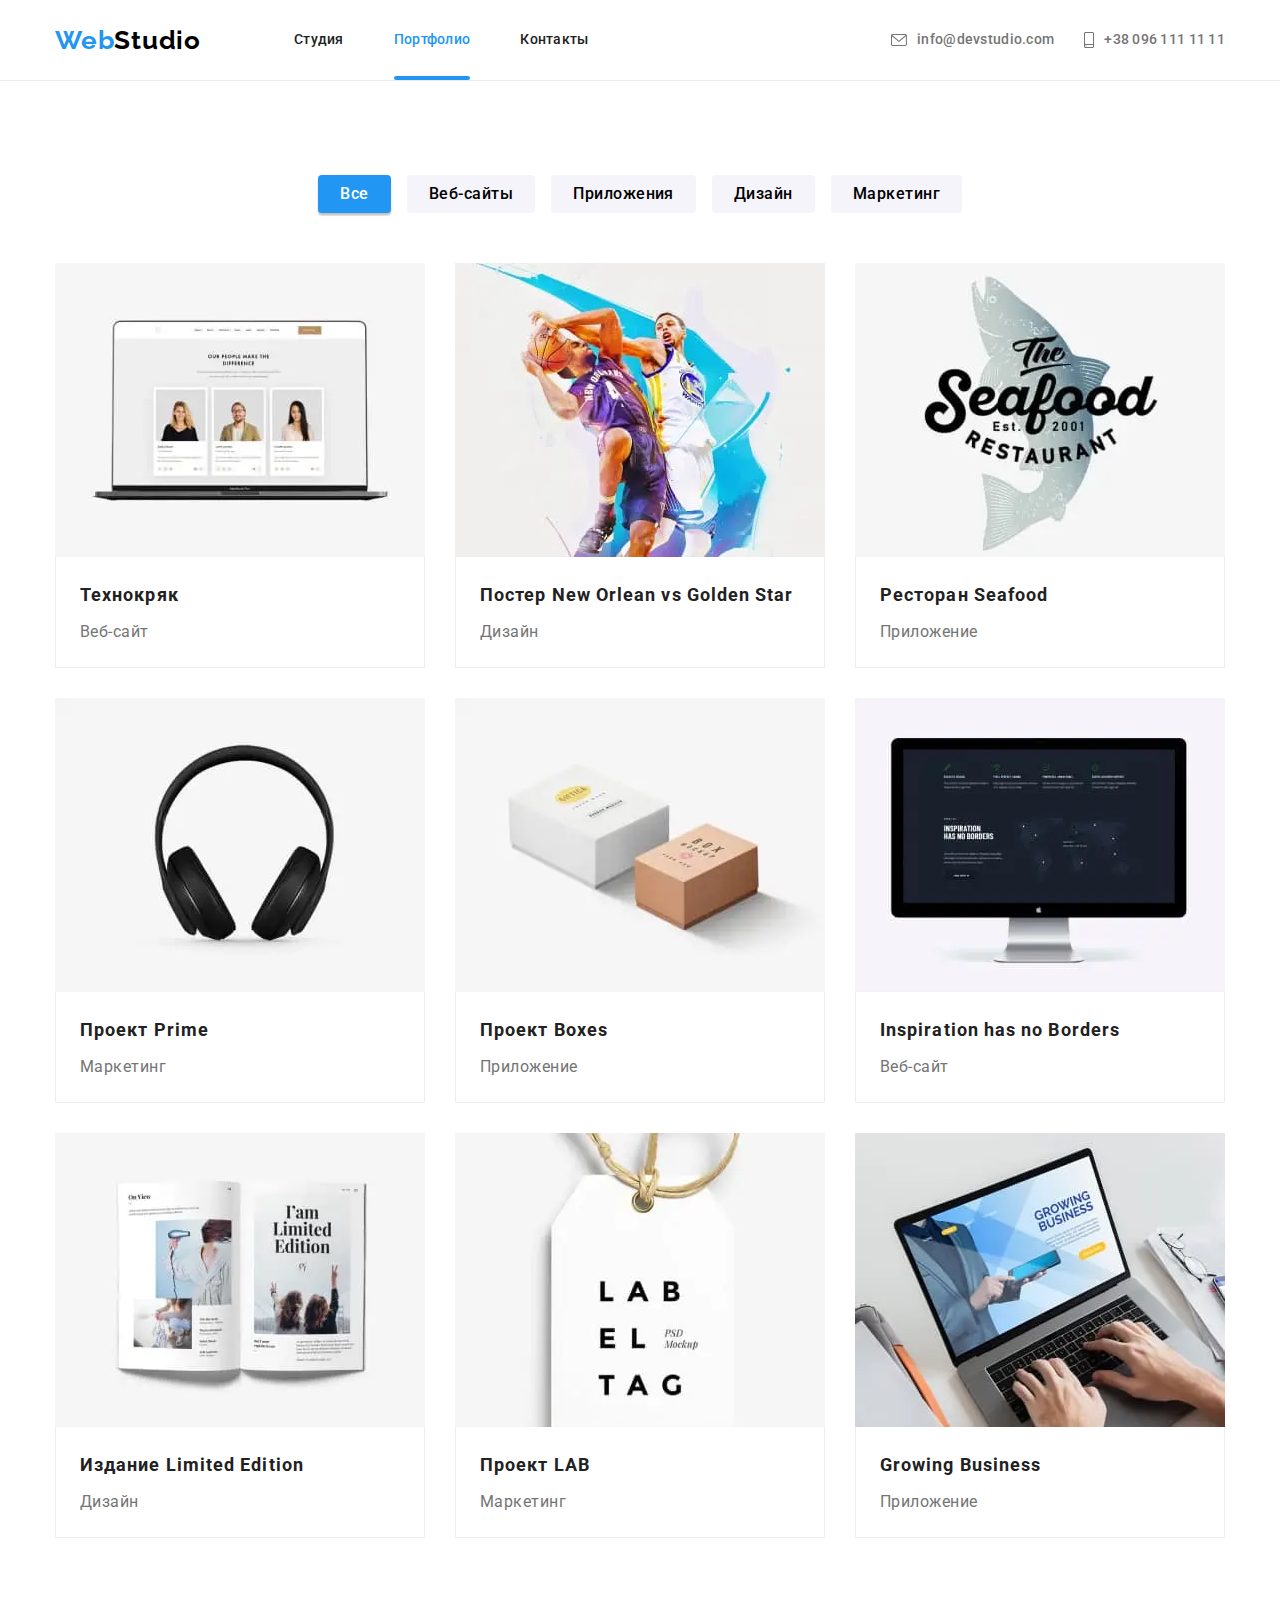
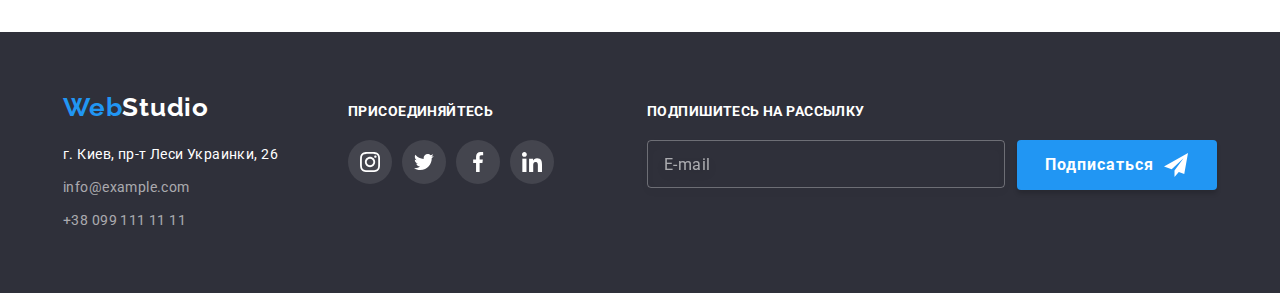
==== commit ca8f7f71: "fixed" ====
--- a/portfolio.html
+++ b/portfolio.html
@@ -29,12 +29,12 @@
               <use href="./images/sprite.svg#burger-menu-icon"></use>
             </svg>
           </button>
-          <ul class="header__nav-list">
+          <ul class="header__nav-list header__nav-wrapper">
             <li class="header__nav-item">
-              <a href="./index.html" class="header__nav-link current">Студия</a>
+              <a href="./index.html" class="header__nav-link">Студия</a>
             </li>
             <li class="header__nav-item">
-              <a href="./portfolio.html" class="header__nav-link">Портфолио</a>
+              <a href="./portfolio.html" class="header__nav-link current">Портфолио</a>
             </li>
             <li class="item">
               <a href="" class="header__nav-link">Контакты</a>
@@ -42,29 +42,27 @@
           </ul>
         </nav>
 
-        <div class="header__contacts-wrapper">
-          <ul class="header__contacts header__nav-list">
-            <li class="header__contacts-list">
-              <a class="header__contacts-item mail" href="mailto:info@devstudio.com">
-                <svg class="header__contacts-icon-email" width="16" height="12">
-                  <use href="./images/sprite.svg#icon-email"></use>
-                </svg>
-                info@devstudio.com</a
-              >
-            </li>
-            <li class="header__contacts-list">
-              <a class="header__contacts-item" href="tel:+380961111111">
-                <svg class="header__contacts-icon-tel" width="10" height="16">
-                  <use href="./images/sprite.svg#icon-smartphone"></use>
-                </svg>
-                +38 096 111 11 11</a
-              >
-            </li>
-          </ul>
-        </div>
+        <ul class="header__contacts header__nav-list">
+          <li class="header__contacts-list">
+            <a class="header__contacts-item mail" href="mailto:info@devstudio.com">
+              <svg class="header__contacts-icon-email" width="16" height="12">
+                <use href="./images/sprite.svg#icon-email"></use>
+              </svg>
+              info@devstudio.com</a
+            >
+          </li>
+          <li class="header__contacts-list">
+            <a class="header__contacts-item" href="tel:+380961111111">
+              <svg class="header__contacts-icon-tel" width="10" height="16">
+                <use href="./images/sprite.svg#icon-smartphone"></use>
+              </svg>
+              +38 096 111 11 11</a
+            >
+          </li>
+        </ul>
       </div>
 
-      <div class="mobile-menu is-open" data-menu>
+      <div class="mobile-menu" data-menu>
         <div class="container mobile-menu__container">
           <button class="mobile-menu__close-btn" type="button" data-menu-close>
             <svg class="mobile-menu__close-icon" width="40" height="40">
--- a/css/main.min.css
+++ b/css/main.min.css
@@ -1,2 +1,2 @@
-:root{--main-background-color: #ffffff;--secondary-background-color: #f5f4fa;--portfolio-buttons-color: #f5f4fa;--main-light-color: #ffffff;--main-text-color: #212121;--secondary-text-color: #757575;--main-accent-color: #2196f3;--secondary-accent-color: #188ce8;--hero-footer-background: #2f303a;--portffolio-background: #eeeeee;--hero-overlay: rgba(47, 48, 58, 0.4);--header-border-bottom: #ececec;--logo-dark-color: #000000;--team-social-icons: #afb1b8}.visually-hidden{position:absolute;width:1px;height:1px;margin:-1px;padding:0;border:0;white-space:nowrap;clip-path:inset(100%);clip:rect(0 0 0 0);overflow:hidden}.indent{display:block}body{font-family:Roboto, sans-serif;font-style:normal;font-weight:normal;color:var(--main-text-color);background-color:var(--main-background-color)}h1,h2,h3,h4,h5,h6,p{margin:0}img{display:block}ul,ol{margin:0;padding:0;list-style:none}a{text-decoration:none}img{display:block}address{font-style:normal}.section{padding-top:94px;padding-bottom:94px}.container{padding-right:15px;padding-left:15px}@media screen and (min-width: 480px){.container{width:480px;height:100%;margin:0 auto}}@media screen and (min-width: 768px){.container{width:768px}}@media screen and (min-width: 1200px){.container{width:1200px}}.header__logo_theme_blue,.footer__logo_theme_blue{margin:0;padding:0;font-family:Raleway, sans-serif;font-weight:bold;font-size:26px;line-height:1.19;letter-spacing:0.03em;color:var(--main-accent-color)}.header__logo_theme_dark{color:var(--logo-dark-color)}.footer__logo_theme_light{margin-bottom:20px;color:var(--main-light-color)}.backdrop{position:fixed;top:0;left:0;z-index:1;width:100%;height:100%;background:rgba(0,0,0,0.2);opacity:1;visibility:visible;transition:opacity 250ms cubic-bezier(0.4, 0, 0.2, 1),visibility 250ms cubic-bezier(0.4, 0, 0.2, 1)}.backdrop.is-hidden{opacity:0;visibility:hidden;pointer-events:none}.backdrop.is-hidden .modal{transform:translate(50%, -50%) scale(0.1)}.modal{position:absolute;top:50%;right:50%;width:300px;background:var(--main-background-color);border-radius:4px;box-shadow:0px 1px 3px rgba(0,0,0,0.12),0px 1px 1px rgba(0,0,0,0.14),0px 2px 1px rgba(0,0,0,0.2);transform:translate(50%, -50%) scale(1);transition:transform 250ms cubic-bezier(0.4, 0, 0.2, 1)}.modal-icon-close{position:absolute;top:8px;right:8px;display:flex;justify-content:center;align-items:center;width:30px;height:30px;background:var(--main-background-color);border:1px solid rgba(0,0,0,0.1);border-radius:50%;cursor:pointer;transition:fill 250ms cubic-bezier(0.4, 0, 0.2, 1)}.modal-icon-close:hover,.modal-icon-close:focus{fill:var(--secondary-accent-color)}.contact-form-title{display:block;margin-bottom:12px;font-weight:700;font-size:20px;line-height:1.15;text-align:center;letter-spacing:0.03em;color:var(--main-text-color)}.contact-form-wrapper{padding:40px;text-align:left}.contact-form-input{width:100%;height:38px;padding:12px 12px 12px 42px;font-weight:400;font-size:14px;line-height:1.14;letter-spacing:0.01em;border:1px solid rgba(33,33,33,0.2);border-radius:4px;box-sizing:border-box;transition:border 250ms cubic-bezier(0.4, 0, 0.2, 1)}.contact-form-input:focus,.contact-form-input:hover{border:1px solid var(--main-accent-color);outline:none}.contact-form-input-message{width:100%;height:118px;margin-bottom:20px;padding:12px 16px;font-weight:400;font-size:14px;line-height:1.14;letter-spacing:0.01em;border:1px solid rgba(33,33,33,0.2);box-sizing:border-box;border-radius:4px;resize:none;outline:none;transition:border 250ms cubic-bezier(0.4, 0, 0.2, 1) 0ms}.contact-form-input-message:focus,.contact-form-input-message:hover{border:1px solid var(--main-accent-color)}.contact-form-input-message::placeholder{font-weight:400;font-size:14px;line-height:1.14;letter-spacing:0.01em;color:rgba(117,117,117,0.5)}.confirmation-wrapper{text-align:center}.contact-form-confirm{font-weight:400;font-size:12px;line-height:1.17;letter-spacing:0.02em;color:var(--secondary-text-color)}.contact-form-confirm::before{content:'';display:inline-block;width:16px;height:15px;margin-right:8px;border:2px solid var(--main-text-color);border-radius:4px;cursor:pointer;transition:border 250ms cubic-bezier(0.4, 0, 0.2, 1),border-radius 250ms cubic-bezier(0.4, 0, 0.2, 1)}.contact-form-checkbox:focus+.contact-form-confirm::before,.contact-form-checkbox:hover+.contact-form-confirm::before{border:2px solid var(--main-accent-color);border-radius:4px}.contact-form-checkbox:checked+.contact-form-confirm::before{background-image:url(../images/icon-check.svg);border:0px}.contact-form-checkbox{border-radius:4px}.contact-form-confirm-link{color:var(--main-accent-color)}.contact-form-btn{display:block;width:200px;height:50px;margin-top:30px;margin-right:auto;margin-left:auto;padding:10px 55px;font-weight:700;font-size:16px;line-height:1.88;letter-spacing:0.06em;color:var(--main-light-color);background-color:var(--main-accent-color);box-shadow:0px 4px 4px rgba(0,0,0,0.15);border-radius:4px;border:none;cursor:pointer;transition:background-color 250ms cubic-bezier(0.4, 0, 0.2, 1) 0ms}.contact-form-btn:focus,.contact-form-btn:hover{background-color:var(--secondary-accent-color)}.contact-form-type{display:block;margin-top:12px;margin-bottom:4px;font-weight:400;font-size:12px;line-height:1.17;letter-spacing:0.01em;color:var(--secondary-text-color)}.contact-form-input-wrapper{position:relative;margin-bottom:10px}.contact-form-icon{position:absolute;top:50%;left:12px;display:block;transform:translateY(-50%);transition:fill 250ms cubic-bezier(0.4, 0, 0.2, 1)}.contact-form-input:focus+.contact-form-icon,.contact-form-input:hover+.contact-form-icon{fill:var(--main-accent-color)}@media screen and (min-width: 480px){.modal{width:460px}}@media screen and (min-width: 1200px){.contact-form-confirm{font-weight:400;font-size:14px;line-height:1.71;letter-spacing:0.03em}.modal{width:528px}}.header{position:relative;padding-top:10px;padding-bottom:10px}@media screen and (max-width: 767px){.header__nav-list{display:none}.header__nav{display:flex;justify-content:space-between;align-items:center}.mobile-menu{position:absolute;top:0;left:0;width:100%;height:100vh;overflow:auto;background-color:var(--main-background-color);opacity:0;visibility:hidden;pointer-events:none}.mobile-menu.is-open{z-index:1;opacity:1;visibility:visible;pointer-events:auto}.mobile-menu-btn{padding:0;line-height:0;background-color:transparent;border:none;cursor:pointer;transition:fill 250ms cubic-bezier(0.4, 0, 0.2, 1) 0ms}.mobile-menu-btn:hover,.mobile-menu-btn:focus{fill:var(--main-accent-color)}.mobile-menu__container{position:relative;padding-top:48px;padding-bottom:48px;display:flex;flex-direction:column;justify-content:space-between;height:100%}.mobile-menu__close-btn{position:absolute;top:10px;right:15px;padding:0;line-height:0;fill:var(--main-text-color);background-color:transparent;border:none;transition:fill 250ms cubic-bezier(0.4, 0, 0.2, 1) 0ms}.mobile-menu__close-btn:hover,.mobile-menu__close-btn:focus{fill:var(--main-accent-color)}.mobile-menu__nav-link{font-weight:500;font-size:40px;line-height:1.18;letter-spacing:0.02em;color:var(--main-text-color);margin-bottom:32px}.mobile-menu__nav-link :not(:last-child){margin-bottom:0}.current{color:var(--main-accent-color)}.mobile-menu__contacts{margin-bottom:64px}.mobile-menu__nav-item:not(:last-child){margin-bottom:32px}.mobile-menu__contacts-list.tel{margin-bottom:32px}.mobile-menu__contacts-tel{font-weight:500;font-size:34px;line-height:1.18;letter-spacing:0.02em;color:var(--main-accent-color)}.mobile-menu__contacts-mail{font-weight:500;font-size:24px;line-height:1.17;letter-spacing:0.02em;color:var(--secondary-text-color)}.mobile-menu__social{display:flex;flex-wrap:wrap}.mobile-menu__social-item{font-weight:500;font-size:18px;line-height:1.22;letter-spacing:0.02em;color:var(--main-accent-color)}.mobile-menu__social-list:not(:last-child){padding-right:10px;border-right:1px solid rgba(33,33,33,0.2)}.mobile-menu__social-list:not(:first-child){padding-left:10px}}@media screen and (min-width: 768px){.header__container{display:flex;justify-content:space-between;align-items:center}.mobile-menu-btn{display:none}.mobile-menu{display:none}.header{padding-top:0;padding-bottom:0;border-bottom:1px solid var(--header-border-bottom)}.header .container{display:flex}.header__nav{display:flex;align-items:center}.header__nav-list{display:flex;margin:0 0 0 88px}.header__nav-list .header__nav-item:not(:last-child){margin-right:50px}.header__nav-link{display:block;padding-top:32px;font-weight:500;font-size:14px;line-height:1.14;letter-spacing:0.02em;color:var(--main-text-color);transition:color 250ms cubic-bezier(0.4, 0, 0.2, 1) 0ms}.header__nav-link:hover,.header__nav-link:focus{color:var(--main-accent-color)}.header__contacts{display:flex;flex-direction:column;align-items:flex-start}.header__contacts-item{display:flex;align-items:center;margin-left:auto;font-weight:500;font-size:12px;line-height:1.17;letter-spacing:0.02em;color:var(--secondary-text-color);fill:var(--secondary-text-color);transition:color 250ms cubic-bezier(0.4, 0, 0.2, 1) 0ms,fill 250ms cubic-bezier(0.4, 0, 0.2, 1) 0ms}.header__contacts-item:hover,.header__contacts-item:focus{color:var(--main-accent-color);fill:var(--main-accent-color)}.header__contacts-item.mail{padding-bottom:10px}.header__contacts-icon-email{width:14px;margin-right:8px}.header__contacts-icon-tel{width:10px;margin-right:8px}.current{color:var(--main-accent-color)}.current::after{content:'';display:block;width:100%;height:4px;margin-top:28px;background:var(--main-accent-color);border-radius:2px}}@media screen and (min-width: 1200px){.header__nav-list{margin:0 0 0 93px}.header__contacts{display:flex;flex-direction:row;margin-left:auto}.header__contacts-item.mail{padding-bottom:0}.header__contacts-item{display:flex;align-items:center;margin-left:auto;font-weight:500;font-size:14px;line-height:1.14;letter-spacing:0.02em;color:var(--secondary-text-color);fill:var(--secondary-text-color);transition:color 250ms cubic-bezier(0.4, 0, 0.2, 1) 0ms,fill 250ms cubic-bezier(0.4, 0, 0.2, 1) 0ms}.header__contacts-item:hover,.header__contacts-item:focus{color:var(--main-accent-color);fill:var(--main-accent-color)}.header__contacts-icon-email{width:16px;margin-right:10px}.header__contacts-icon-tel{width:10px;margin-right:10px}.header__contacts .header__contacts-list+.header__contacts-list{margin-left:50px}}.hero{padding:118px 0;text-align:center;background:var(--hero-footer-background)}.hero__overlay{max-width:100%;min-height:400px;margin:0 auto;background-image:linear-gradient(to right, var(--hero-overlay), var(--hero-overlay)),url(/images/hero-bg-img-mbl.jpeg);background-repeat:no-repeat;background-position:center;background-size:cover}@media (min-device-pixel-ratio: 2), (min-resolution: 192dpi), (min-resolution: 2dppx){.hero__overlay{background-image:linear-gradient(to right, var(--hero-overlay), var(--hero-overlay)),url(/images/hero-bg-img-mbl@2x.jpeg)}}.hero__title{margin-bottom:30px;font-weight:900;font-size:26px;line-height:1.62;letter-spacing:0.06em;text-transform:uppercase;color:var(--main-light-color)}.hero__btn{display:inline-block;min-width:200px;padding:10px 32px;font-family:inherit;font-weight:bold;font-size:16px;line-height:1.88;letter-spacing:0.06em;color:var(--main-light-color);background-color:var(--main-accent-color);border:none;border-radius:4px;box-shadow:0px 4px 4px rgba(0,0,0,0.15);cursor:pointer;transition:background-color 250ms cubic-bezier(0.4, 0, 0.2, 1) 0ms}.hero__btn:hover,.hero__btn:focus{background-color:var(--secondary-accent-color)}@media screen and (min-width: 768px){.hero__overlay{background-image:linear-gradient(to right, var(--hero-overlay), var(--hero-overlay)),url(/images/hero-bg-img-tblt.jpeg)}}@media screen and (min-width: 768px) and (min-device-pixel-ratio: 2), screen and (min-width: 768px) and (min-resolution: 192dpi), screen and (min-width: 768px) and (min-resolution: 2dppx){.hero__overlay{background-image:linear-gradient(to right, var(--hero-overlay), var(--hero-overlay)),url(/images/hero-bg-img-tblt@2x.jpeg)}}@media screen and (min-width: 1200px){.hero{padding:200px 0}.hero__overlay{max-width:1600px;background-image:linear-gradient(to right, var(--hero-overlay), var(--hero-overlay)),url(/images/hero-bg-img.jpeg)}}@media screen and (min-width: 1200px) and (min-device-pixel-ratio: 2), screen and (min-width: 1200px) and (min-resolution: 192dpi), screen and (min-width: 1200px) and (min-resolution: 2dppx){.hero__overlay{background-image:linear-gradient(to right, var(--hero-overlay), var(--hero-overlay)),url(/images/hero-bg-img@2x.jpeg)}}@media screen and (min-width: 1200px){.hero__title{font-weight:900;font-size:44px;line-height:1.36}}.features__section{padding-top:60px;padding-bottom:0}.features__list{padding-bottom:60px}.features__title{margin-top:0;margin-bottom:10px;font-weight:700;font-size:14px;line-height:1.14;letter-spacing:0.03em;text-transform:uppercase;color:var(--main-text-color)}.features__description{margin-top:0;margin-bottom:0;font-weight:400;font-size:14px;line-height:1.71;letter-spacing:0.03em;color:var(--secondary-text-color)}.features__item .features__icon{width:100%;margin-bottom:30px;padding-top:25px;padding-bottom:25px;background-color:var(--portfolio-buttons-color);border-radius:4px}.features__icon .features__icon-item{width:100%;margin:0 auto}.features__list .features__item:not(:last-child){margin-bottom:30px}.section-title{margin-top:0;margin-bottom:30px;font-weight:700;font-size:28px;line-height:1.18;letter-spacing:0.03em;text-align:center}@media screen and (min-width: 768px){.features__item{width:354px}.features__list{display:flex;flex-wrap:wrap}.features__list .features__item:not(:last-child){margin-bottom:0px}.features__item:nth-child(2n){margin-left:30px}.features__item:nth-child(-1n+2){margin-bottom:30px}}@media screen and (min-width: 1200px){.features__section{padding-top:94px}.features__item:nth-child(2n){margin-left:0px}.features__item:nth-child(-1n+2){margin-bottom:0px}.features__item .features__icon{width:270px}.features__icon .features__icon-item{width:270px}.features__list .features__item{width:270px}.features__list .features__item:not(:last-child){margin-right:30px}.section-title{margin-bottom:50px;font-weight:700;font-size:36px;line-height:1.17}}.our-work{display:none}@media screen and (min-width: 1200px){.our-work{display:block}.our-work__list{display:flex}.our-work__list .our-work__item{flex-basis:calc((100% - 90px) / 3)}.our-work__list .our-work__item:not(:last-child){margin-right:30px}.our-work__img-wrapper{position:relative}.our-work__img-wrapper-item{width:100%;height:70px;padding:27px 80px;font-weight:700;font-size:14px;line-height:1.14;text-align:center;letter-spacing:0.03em;text-transform:uppercase;color:var(--main-light-color);background:rgba(47,48,58,0.8);transform:translateY(-100%)}}.team{background-color:var(--secondary-background-color)}.team__card{background:var(--main-light-color);border-radius:0px 0px 4px 4px;box-shadow:0px 1px 3px rgba(0,0,0,0.12),0px 1px 1px rgba(0,0,0,0.14),0px 2px 1px rgba(0,0,0,0.2)}.team__item-title{margin-top:0;margin-bottom:10px;font-weight:500;font-size:16px;line-height:1.19;text-align:center;letter-spacing:0.03em}.team__item-description{margin-bottom:16px;font-weight:400;font-size:16px;line-height:1.19;text-align:center;letter-spacing:0.03em;color:var(--secondary-text-color)}@media screen and (min-width: 1200px){.team__img{width:100%;height:auto}}@media screen and (max-width: 479px){.team__img{width:100%;height:auto}}@media screen and (max-width: 767px){.team__img{width:100%;height:auto}}@media screen and (max-width: 1199px){.team__img{width:100%;height:auto}}.team__wrapper{padding:30px 0}.team__social{display:flex;justify-content:center}.team__social-item .team__social-link{display:flex;justify-content:center;align-items:center;width:44px;height:44px;fill:var(--team-social-icons);background-position:center;border-radius:50%;transition:background-color 250ms cubic-bezier(0.4, 0, 0.2, 1) 0ms,fill 250ms cubic-bezier(0.4, 0, 0.2, 1) 0ms,border-radius 250ms cubic-bezier(0.4, 0, 0.2, 1) 0ms}.team__social-item .team__social-link:hover,.team__social-item .team__social-link:focus{fill:var(--main-light-color);background-color:var(--main-accent-color);border-radius:50px}.team__card-item{margin-top:30px}.team__social-item:not(:last-child){margin-right:10px}@media screen and (min-width: 768px){.team__list{display:flex;flex-wrap:wrap;margin-top:-30px;margin-left:-30px}.team__card-item{flex-basis:calc(100% / 2 - 30px);margin-top:30px;margin-left:30px}}@media screen and (min-width: 1200px){.team__card-item{flex-basis:calc(100% / 4 - 30px)}}.clients__list{display:flex;justify-content:center;flex-wrap:wrap;margin-bottom:-30px;margin-left:-30px}.clients__item{flex-basis:calc(100% / 2 - 30px);margin-bottom:30px;margin-left:30px;display:flex;justify-content:center;align-items:center;width:210px;height:92px;fill:var(--team-social-icons);border:1px solid var(--team-social-icons);border-radius:4px;box-sizing:border-box;transition:fill 250ms cubic-bezier(0.4, 0, 0.2, 1) 0ms,border-color 250ms cubic-bezier(0.4, 0, 0.2, 1) 0ms}.clients__item:hover,.clients__item:focus{fill:var(--main-accent-color);border-color:var(--main-accent-color)}@media screen and (min-width: 768px){.clients__item{flex-basis:calc(100% / 3 - 30px);width:226px;height:92px}}@media screen and (min-width: 1200px){.clients__item{flex-basis:calc(100% / 6 - 30px);align-items:center;width:170px;height:92px;margin-top:0}}.footer{padding:60px 0;background-color:var(--hero-footer-background)}.footer__section{display:flex;flex-direction:column;align-items:center;text-align:center}.footer__address{margin-top:20px;font-weight:400;font-size:14px;line-height:1.71;letter-spacing:0.03em;color:var(--main-light-color)}.footer__contacts-list{margin-top:8px}.footer__contacts-item{font-weight:400;font-size:14px;line-height:1.71;letter-spacing:0.03em;color:rgba(255,255,255,0.6);transition:color 250ms cubic-bezier(0.4, 0, 0.2, 1) 0ms}.footer__contacts-item:hover,.footer__contacts-item:focus{color:var(--main-accent-color)}.footer__section-title{margin-top:60px;margin-bottom:20px;font-weight:700;font-size:14px;line-height:1.14;letter-spacing:0.03em;text-transform:uppercase;color:var(--main-light-color)}.footer__section-title.footer{display:block}.footer__social-list{display:flex}.footer__social-list :not(:last-child){margin-right:10px}.footer__social-item .footer__social-link{position:relative;display:flex;justify-content:center;align-items:center;width:44px;height:44px;fill:var(--main-light-color);background-color:rgba(255,255,255,0.1);background-position:center;border-radius:50%;transition:background-color 250ms cubic-bezier(0.4, 0, 0.2, 1) 0ms}.footer__social-item .footer__social-link:hover,.footer__social-item .footer__social-link:focus{background-color:var(--main-accent-color)}.footer__contact-form-news{width:290px;height:48px;padding:15px 16px;font-weight:400;font-size:16px;line-height:1.25;letter-spacing:0.03em;color:var(--main-light-color);background-color:transparent;border:1px solid rgba(255,255,255,0.3);border-radius:4px;box-sizing:border-box;filter:drop-shadow(0px 4px 4px rgba(0,0,0,0.15));outline:none}.footer__contact-form-news::placeholder{font-weight:400;font-size:16px;line-height:1.25;letter-spacing:0.03em;color:rgba(255,255,255,0.6)}.footer__contact-form-btn{display:flex;align-items:center;width:200px;height:50px;margin:20px auto 0;padding:10px 28px;font-weight:700;font-size:16px;line-height:1.88;letter-spacing:0.06em;color:var(--main-light-color);background:var(--main-accent-color);border:none;border-radius:4px;box-shadow:0px 4px 4px rgba(0,0,0,0.15);cursor:pointer}.footer__contact-form-icon{margin-left:10px}@media screen and (min-width: 480px){.footer__contact-form-news{width:450px}}@media screen and (min-width: 768px){.footer__section{display:flex;flex-direction:row;align-items:flex-start;text-align:center;flex-wrap:wrap;justify-content:center}.footer__social-section{margin-left:165px}.footer__social-section .footer__section-title{margin-top:0}.footer__contact-form-news{width:450px}}@media screen and (min-width: 1200px){.footer__section{text-align:left;flex-wrap:nowrap}.footer__contacts-list{margin-top:9px}.footer__section-title{margin-top:0}.footer__contact-form-news{width:358px}.footer__social-section{margin-left:70px;margin-right:93px}.footer__contact-form-btn{margin-top:0;margin-left:12px}.footer__contact-form-wrapper{display:flex}}.section-portfolio{padding-top:60px;padding-bottom:60px}.portfolio__btn{display:flex;flex-wrap:wrap;justify-content:flex-start;margin-top:-15px;margin-left:-8px;margin-bottom:40px}.portfolio-btn__list{margin-top:15px;margin-left:8px}.portfolio-btn__item{display:inline-block;min-width:73px;padding:6px 22px;font-family:inherit;font-weight:500;font-size:16px;line-height:1.63;letter-spacing:0.03em;text-align:center;background-color:var(--portfolio-buttons-color);border:none;border-radius:4px;cursor:pointer;transition:color 250ms cubic-bezier(0.4, 0, 0.2, 1) 0ms,background-color 250ms cubic-bezier(0.4, 0, 0.2, 1) 0ms,box-shadow 250ms cubic-bezier(0.4, 0, 0.2, 1) 0ms,border-radius 250ms cubic-bezier(0.4, 0, 0.2, 1) 0ms}.portfolio-btn__item:hover,.portfolio-btn__item:focus{color:var(--main-light-color);background-color:var(--main-accent-color);border-radius:4px;box-shadow:0px 3px 1px rgba(0,0,0,0.1),0px 1px 2px rgba(0,0,0,0.08),0px 2px 2px rgba(0,0,0,0.12)}.active{color:var(--main-light-color);background-color:var(--main-accent-color);border-radius:4px;box-shadow:0px 3px 1px rgba(0,0,0,0.1),0px 1px 2px rgba(0,0,0,0.08),0px 2px 2px rgba(0,0,0,0.12)}.portfolio-card__title{margin-top:0;margin-bottom:4px;font-weight:700;font-size:18px;line-height:2;letter-spacing:0.06em;color:var(--main-text-color)}.portfolio-card__description{font-weight:400;font-size:16px;line-height:1.88;letter-spacing:0.03em;color:var(--secondary-text-color)}.portfolio-card__image{width:100%}.portfolio-card__overlay{position:relative;overflow:hidden}.portfolio-card__overlay-item{position:absolute;top:0;left:0;width:100%;height:100%;padding:63px 24px;font-weight:400;font-size:18px;line-height:1.56;letter-spacing:0.03em;color:var(--main-light-color);background-color:rgba(33,150,243,0.9);overflow:auto;transform:translateY(100%);transition:transform 250ms cubic-bezier(0.4, 0, 0.2, 1) 0ms}.portfolio-card__link:hover .portfolio-card__overlay-item,.portfolio-card__link:focus .portfolio-card__overlay-item{transform:translateY(0%);box-shadow:0px 1px 1px rgba(0,0,0,0.12),0px 4px 4px rgba(0,0,0,0.06),1px 4px 6px rgba(0,0,0,0.16)}.portfolio-card__link{display:block;text-decoration:none}.portfolio-card__wrapper{padding:20px 24px;border:1px solid var(--portffolio-background);border-top:none}.portfolio-card__list{background:var(--main-light-color)}.portfolio-card__list.item{transition:box-shadow 250ms cubic-bezier(0.4, 0, 0.2, 1) 0ms}.portfolio-card__list.item:hover,.portfolio-card__list.item:focus{box-shadow:0px 1px 1px rgba(0,0,0,0.12),0px 4px 4px rgba(0,0,0,0.06),1px 4px 6px rgba(0,0,0,0.16)}.portfolio-card__list:not(:last-child){margin-bottom:30px}@media screen and (min-width: 768px){.portfolio__btn{justify-content:center;margin-bottom:30px}.portfolio__btn .portfolio-btn__list:not(:last-child){margin-right:8px}.portfolio-card__list{margin-right:30px;margin-bottom:30px;flex-basis:calc(100% / 2 - 30px)}.portfolio-card__link{display:flex;flex-direction:column;height:100%}.portfolio-card__wrapper{flex-grow:1}.portfolio-card{display:flex;flex-wrap:wrap;margin-right:-30px;margin-bottom:-30px}}@media screen and (min-width: 1200px){.portfolio__btn{margin-bottom:50px}.section-portfolio{padding-top:94px;padding-bottom:94px}.portfolio-card__list{flex-basis:calc(100% / 3 - 30px)}}
+:root{--main-background-color: #ffffff;--secondary-background-color: #f5f4fa;--portfolio-buttons-color: #f5f4fa;--main-light-color: #ffffff;--main-text-color: #212121;--secondary-text-color: #757575;--main-accent-color: #2196f3;--secondary-accent-color: #188ce8;--hero-footer-background: #2f303a;--portffolio-background: #eeeeee;--hero-overlay: rgba(47, 48, 58, 0.4);--header-border-bottom: #ececec;--logo-dark-color: #000000;--team-social-icons: #afb1b8}.visually-hidden{position:absolute;width:1px;height:1px;margin:-1px;padding:0;border:0;white-space:nowrap;clip-path:inset(100%);clip:rect(0 0 0 0);overflow:hidden}.indent{display:block}body{font-family:Roboto, sans-serif;font-style:normal;font-weight:normal;color:var(--main-text-color);background-color:var(--main-background-color)}h1,h2,h3,h4,h5,h6,p{margin:0}img{display:block;max-width:100%;height:auto}ul,ol{margin:0;padding:0;list-style:none}a{text-decoration:none}address{font-style:normal}.section{padding-top:60px;padding-bottom:60px}@media screen and (min-width: 1200px){.section{padding-top:94px;padding-bottom:94px}}.container{margin:0 auto;padding-right:15px;padding-left:15px}@media screen and (min-width: 480px){.container{width:480px}}@media screen and (min-width: 768px){.container{width:768px}}@media screen and (min-width: 1200px){.container{width:1200px}}.header__logo_theme_blue,.footer__logo_theme_blue{margin:0;padding:0;font-family:Raleway, sans-serif;font-weight:bold;font-size:26px;line-height:1.19;letter-spacing:0.03em;color:var(--main-accent-color)}.header__logo_theme_dark{color:var(--logo-dark-color)}.footer__logo_theme_light{margin-bottom:20px;color:var(--main-light-color)}.backdrop{position:fixed;top:0;left:0;z-index:1;width:100%;height:100%;background:rgba(0,0,0,0.2);opacity:1;visibility:visible;transition:opacity 250ms cubic-bezier(0.4, 0, 0.2, 1),visibility 250ms cubic-bezier(0.4, 0, 0.2, 1)}.backdrop.is-hidden{opacity:0;visibility:hidden;pointer-events:none}.backdrop.is-hidden .modal{transform:translate(50%, -50%) scale(0.1)}.modal{position:absolute;top:50%;right:50%;width:300px;background:var(--main-background-color);border-radius:4px;box-shadow:0px 1px 3px rgba(0,0,0,0.12),0px 1px 1px rgba(0,0,0,0.14),0px 2px 1px rgba(0,0,0,0.2);transform:translate(50%, -50%) scale(1);transition:transform 250ms cubic-bezier(0.4, 0, 0.2, 1)}.modal-icon-close{position:absolute;top:8px;right:8px;display:flex;justify-content:center;align-items:center;width:30px;height:30px;background:var(--main-background-color);border:1px solid rgba(0,0,0,0.1);border-radius:50%;cursor:pointer;transition:fill 250ms cubic-bezier(0.4, 0, 0.2, 1)}.modal-icon-close:hover,.modal-icon-close:focus{fill:var(--secondary-accent-color)}.contact-form-title{display:block;margin-bottom:12px;font-weight:700;font-size:20px;line-height:1.15;text-align:center;letter-spacing:0.03em;color:var(--main-text-color)}.contact-form-wrapper{padding:40px;text-align:left}.contact-form-input{width:100%;height:38px;padding:12px 12px 12px 42px;font-weight:400;font-size:14px;line-height:1.14;letter-spacing:0.01em;border:1px solid rgba(33,33,33,0.2);border-radius:4px;box-sizing:border-box;transition:border 250ms cubic-bezier(0.4, 0, 0.2, 1)}.contact-form-input:focus,.contact-form-input:hover{border:1px solid var(--main-accent-color);outline:none}.contact-form-input-message{width:100%;height:118px;margin-bottom:20px;padding:12px 16px;font-weight:400;font-size:14px;line-height:1.14;letter-spacing:0.01em;border:1px solid rgba(33,33,33,0.2);box-sizing:border-box;border-radius:4px;resize:none;outline:none;transition:border 250ms cubic-bezier(0.4, 0, 0.2, 1) 0ms}.contact-form-input-message:focus,.contact-form-input-message:hover{border:1px solid var(--main-accent-color)}.contact-form-input-message::placeholder{font-weight:400;font-size:14px;line-height:1.14;letter-spacing:0.01em;color:rgba(117,117,117,0.5)}.confirmation-wrapper{text-align:center}.contact-form-confirm{display:flex;align-items:center;font-weight:400;font-size:12px;line-height:1.17;letter-spacing:0.02em;color:var(--secondary-text-color)}.contact-form-confirm::before{content:'';display:inline-block;width:23px;height:15px;margin-right:8px;border:2px solid var(--main-text-color);border-radius:4px;cursor:pointer;transition:border 250ms cubic-bezier(0.4, 0, 0.2, 1),border-radius 250ms cubic-bezier(0.4, 0, 0.2, 1)}.contact-form-checkbox:focus+.contact-form-confirm::before,.contact-form-checkbox:hover+.contact-form-confirm::before{border:2px solid var(--main-accent-color);border-radius:4px}.contact-form-checkbox:checked+.contact-form-confirm::before{background-image:url(../images/icon-check.svg);border:0px}.contact-form-checkbox{border-radius:4px}.contact-form-confirm-link{display:contents;color:var(--main-accent-color)}.contact-form-btn{display:block;width:200px;height:50px;margin-top:30px;margin-right:auto;margin-left:auto;padding:10px 55px;font-weight:700;font-size:16px;line-height:1.88;letter-spacing:0.06em;color:var(--main-light-color);background-color:var(--main-accent-color);box-shadow:0px 4px 4px rgba(0,0,0,0.15);border-radius:4px;border:none;cursor:pointer;transition:background-color 250ms cubic-bezier(0.4, 0, 0.2, 1) 0ms}.contact-form-btn:focus,.contact-form-btn:hover{background-color:var(--secondary-accent-color)}.contact-form-type{display:block;margin-top:12px;margin-bottom:4px;font-weight:400;font-size:12px;line-height:1.17;letter-spacing:0.01em;color:var(--secondary-text-color)}.contact-form-input-wrapper{position:relative;margin-bottom:10px}.contact-form-icon{position:absolute;top:50%;left:12px;display:block;transform:translateY(-50%);transition:fill 250ms cubic-bezier(0.4, 0, 0.2, 1)}.contact-form-input:focus+.contact-form-icon,.contact-form-input:hover+.contact-form-icon{fill:var(--main-accent-color)}@media screen and (min-width: 480px){.modal{width:460px}.contact-form-confirm-link{display:block;color:var(--main-accent-color)}.contact-form-confirm::before{width:16px}}@media screen and (min-width: 1200px){.contact-form-confirm{font-weight:400;font-size:14px;line-height:1.71;letter-spacing:0.03em}.modal{width:528px}}.header{position:relative;padding-top:10px;padding-bottom:10px}@media screen and (max-width: 767px){.header__nav-list{display:none}.header__nav{display:flex;justify-content:space-between;align-items:center}.mobile-menu{position:absolute;top:0;left:0;width:100%;height:100vh;overflow:auto;background-color:var(--main-background-color);opacity:0;visibility:hidden;pointer-events:none}.mobile-menu.is-open{z-index:1;opacity:1;visibility:visible;pointer-events:auto}.mobile-menu-btn{padding:0;line-height:0;background-color:transparent;border:none;cursor:pointer;transition:fill 250ms cubic-bezier(0.4, 0, 0.2, 1) 0ms}.mobile-menu-btn:hover,.mobile-menu-btn:focus{fill:var(--main-accent-color)}.mobile-menu__container{position:relative;padding-top:48px;padding-bottom:48px;display:flex;flex-direction:column;justify-content:space-between;height:100%}.mobile-menu__close-btn{position:absolute;top:10px;right:15px;padding:0;line-height:0;fill:var(--main-text-color);background-color:transparent;border:none;transition:fill 250ms cubic-bezier(0.4, 0, 0.2, 1) 0ms}.mobile-menu__close-btn:hover,.mobile-menu__close-btn:focus{fill:var(--main-accent-color)}.mobile-menu__nav-link{font-weight:500;font-size:40px;line-height:1.18;letter-spacing:0.02em;color:var(--main-text-color);margin-bottom:32px}.mobile-menu__nav-link :not(:last-child){margin-bottom:0}.current{color:var(--main-accent-color)}.mobile-menu__contacts{margin-bottom:64px}.mobile-menu__nav-item:not(:last-child){margin-bottom:32px}.mobile-menu__contacts-list.tel{margin-bottom:32px}.mobile-menu__contacts-tel{font-weight:500;font-size:34px;line-height:1.18;letter-spacing:0.02em;color:var(--main-accent-color)}.mobile-menu__contacts-mail{font-weight:500;font-size:24px;line-height:1.17;letter-spacing:0.02em;color:var(--secondary-text-color)}.mobile-menu__social{display:flex;flex-wrap:wrap}.mobile-menu__social-item{font-weight:500;font-size:18px;line-height:1.22;letter-spacing:0.02em;color:var(--main-accent-color)}.mobile-menu__social-list:not(:last-child){padding-right:10px;border-right:1px solid rgba(33,33,33,0.2)}.mobile-menu__social-list:not(:first-child){padding-left:10px}}@media screen and (min-width: 768px){.header__container{display:flex;align-items:center}.mobile-menu-btn{display:none}.mobile-menu{display:none}.header{padding-top:0;padding-bottom:0;border-bottom:1px solid var(--header-border-bottom)}.header .container{display:flex}.header__nav{display:flex;align-items:center}.header__nav-list{display:flex}.header__nav-list .header__nav-item:not(:last-child){margin-right:50px}.header__nav-list.header__nav-wrapper{margin-left:88px}.header__nav-link{display:block;padding-top:32px;font-weight:500;font-size:14px;line-height:1.14;letter-spacing:0.02em;color:var(--main-text-color);transition:color 250ms cubic-bezier(0.4, 0, 0.2, 1) 0ms}.header__nav-link:hover,.header__nav-link:focus{color:var(--main-accent-color)}.header__contacts{flex-direction:column;align-items:flex-start}.header__nav-list{margin-left:auto}.header__contacts-item{display:flex;align-items:center;margin-left:auto;font-weight:500;font-size:12px;line-height:1.17;letter-spacing:0.02em;color:var(--secondary-text-color);fill:var(--secondary-text-color);transition:color 250ms cubic-bezier(0.4, 0, 0.2, 1) 0ms,fill 250ms cubic-bezier(0.4, 0, 0.2, 1) 0ms}.header__contacts-item:hover,.header__contacts-item:focus{color:var(--main-accent-color);fill:var(--main-accent-color)}.header__contacts-list:not(:last-child){margin-bottom:10px}.header__contacts-icon-email{width:14px;margin-right:8px}.header__contacts-icon-tel{width:10px;margin-right:8px}.current{color:var(--main-accent-color)}.current::after{content:'';display:block;width:100%;height:4px;margin-top:28px;background:var(--main-accent-color);border-radius:2px}}@media screen and (min-width: 1200px){.header__nav-list{margin:0 0 0 93px}.header__nav-list.header__nav-wrapper{margin-left:93px}.header__contacts{display:flex;flex-direction:row;margin-left:auto}.header__contacts-item.mail{padding-bottom:0}.header__contacts-item{font-weight:500;font-size:14px;line-height:1.14}.header__contacts-icon-email{width:16px;margin-right:10px}.header__contacts-icon-tel{width:10px;margin-right:10px}.header__contacts .header__contacts-list+.header__contacts-list{margin-left:30px}.header__contacts-list:not(:last-child){margin-bottom:0}}.hero{padding:118px 0;text-align:center;background:var(--hero-footer-background)}.hero__overlay{max-width:100%;min-height:400px;margin:0 auto;background-image:linear-gradient(to right, var(--hero-overlay), var(--hero-overlay)),url(../images/hero-bg-img-mbl.jpeg);background-repeat:no-repeat;background-position:center;background-size:cover}@media (min-device-pixel-ratio: 2), (min-resolution: 192dpi), (min-resolution: 2dppx){.hero__overlay{background-image:linear-gradient(to right, var(--hero-overlay), var(--hero-overlay)),url(../images/hero-bg-img-mbl@2x.jpeg)}}.hero__title{margin-bottom:30px;font-weight:900;font-size:26px;line-height:1.62;letter-spacing:0.06em;text-transform:uppercase;color:var(--main-light-color)}.hero__btn{display:inline-block;min-width:200px;padding:10px 32px;font-family:inherit;font-weight:bold;font-size:16px;line-height:1.88;letter-spacing:0.06em;color:var(--main-light-color);background-color:var(--main-accent-color);border:none;border-radius:4px;box-shadow:0px 4px 4px rgba(0,0,0,0.15);cursor:pointer;transition:background-color 250ms cubic-bezier(0.4, 0, 0.2, 1) 0ms}.hero__btn:hover,.hero__btn:focus{background-color:var(--secondary-accent-color)}@media screen and (min-width: 768px){.hero__overlay{background-image:linear-gradient(to right, var(--hero-overlay), var(--hero-overlay)),url(../images/hero-bg-img-tblt.jpeg)}}@media screen and (min-width: 768px) and (min-device-pixel-ratio: 2), screen and (min-width: 768px) and (min-resolution: 192dpi), screen and (min-width: 768px) and (min-resolution: 2dppx){.hero__overlay{background-image:linear-gradient(to right, var(--hero-overlay), var(--hero-overlay)),url(../images/hero-bg-img-tblt@2x.jpeg)}}@media screen and (min-width: 1200px){.hero{padding:200px 0}.hero__overlay{max-width:1600px;background-image:linear-gradient(to right, var(--hero-overlay), var(--hero-overlay)),url(../images/hero-bg-img.jpeg)}}@media screen and (min-width: 1200px) and (min-device-pixel-ratio: 2), screen and (min-width: 1200px) and (min-resolution: 192dpi), screen and (min-width: 1200px) and (min-resolution: 2dppx){.hero__overlay{background-image:linear-gradient(to right, var(--hero-overlay), var(--hero-overlay)),url(../images/hero-bg-img@2x.jpeg)}}@media screen and (min-width: 1200px){.hero__title{font-weight:900;font-size:44px;line-height:1.36}}.features__section{padding-top:60px;padding-bottom:60px}.features__title{margin-top:0;margin-bottom:10px;font-weight:700;font-size:14px;line-height:1.14;letter-spacing:0.03em;text-transform:uppercase;color:var(--main-text-color)}.features__description{margin-top:0;margin-bottom:0;font-weight:400;font-size:14px;line-height:1.71;letter-spacing:0.03em;color:var(--secondary-text-color)}.features__item .features__icon{width:100%;margin-bottom:30px;padding-top:25px;padding-bottom:25px;background-color:var(--portfolio-buttons-color);border-radius:4px}.features__icon .features__icon-item{width:100%;margin:0 auto}.features__list .features__item:not(:last-child){margin-bottom:30px}.section-title{margin-top:0;margin-bottom:30px;font-weight:700;font-size:28px;line-height:1.18;letter-spacing:0.03em;text-align:center}@media screen and (min-width: 768px){.features__item{width:354px}.features__list{display:flex;flex-wrap:wrap}.features__list .features__item:not(:last-child){margin-bottom:0px}.features__item:nth-child(2n){margin-left:30px}.features__item:nth-child(-1n+2){margin-bottom:30px}}@media screen and (min-width: 1200px){.features__section{padding-top:94px;padding-bottom:0}.features__item:nth-child(2n){margin-left:0px}.features__item:nth-child(-1n+2){margin-bottom:0px}.features__item .features__icon{width:270px}.features__icon .features__icon-item{width:270px}.features__list .features__item{width:270px}.features__list .features__item:not(:last-child){margin-right:30px}.section-title{margin-bottom:50px;font-weight:700;font-size:36px;line-height:1.17}}.our-work{display:none}@media screen and (min-width: 1200px){.our-work{display:block}.our-work__list{display:flex}.our-work__list .our-work__item{flex-basis:calc((100% - 90px) / 3)}.our-work__list .our-work__item:not(:last-child){margin-right:30px}.our-work__img-wrapper{position:relative}.our-work__img-wrapper-item{position:absolute;bottom:0;left:0;width:100%;height:70px;padding:27px;font-weight:700;font-size:14px;line-height:1.14;text-align:center;letter-spacing:0.03em;text-transform:uppercase;color:var(--main-light-color);background-color:rgba(47,48,58,0.8)}}.team{background-color:var(--secondary-background-color)}.team__card{background:var(--main-light-color);border-radius:0px 0px 4px 4px;box-shadow:0px 1px 3px rgba(0,0,0,0.12),0px 1px 1px rgba(0,0,0,0.14),0px 2px 1px rgba(0,0,0,0.2)}.team__item-title{margin-top:0;margin-bottom:10px;font-weight:500;font-size:16px;line-height:1.19;text-align:center;letter-spacing:0.03em}.team__item-description{margin-bottom:16px;font-weight:400;font-size:16px;line-height:1.19;text-align:center;letter-spacing:0.03em;color:var(--secondary-text-color)}@media screen and (min-width: 1200px){.team__img{width:100%;height:auto}}@media screen and (max-width: 479px){.team__img{width:100%;height:auto}}@media screen and (max-width: 767px){.team__img{width:100%;height:auto}}@media screen and (max-width: 1199px){.team__img{width:100%;height:auto}}.team__wrapper{padding:30px 0}.team__social{display:flex;justify-content:center}.team__social-item .team__social-link{display:flex;justify-content:center;align-items:center;width:44px;height:44px;fill:var(--team-social-icons);background-position:center;border-radius:50%;transition:background-color 250ms cubic-bezier(0.4, 0, 0.2, 1) 0ms,fill 250ms cubic-bezier(0.4, 0, 0.2, 1) 0ms,border-radius 250ms cubic-bezier(0.4, 0, 0.2, 1) 0ms}.team__social-item .team__social-link:hover,.team__social-item .team__social-link:focus{fill:var(--main-light-color);background-color:var(--main-accent-color);border-radius:50px}.team__card-item:not(:first-child){margin-top:30px}.team__social-item:not(:last-child){margin-right:10px}@media screen and (min-width: 768px){.team__list{display:flex;flex-wrap:wrap;margin-top:-30px;margin-left:-30px}.team__card-item{flex-basis:calc(100% / 2 - 30px);margin-top:30px;margin-left:30px}}@media screen and (min-width: 1200px){.team__card-item{flex-basis:calc(100% / 4 - 30px)}}.clients__list{display:flex;justify-content:center;flex-wrap:wrap;margin-bottom:-30px;margin-left:-30px}.clients__item{flex-basis:calc(100% / 2 - 30px);margin-bottom:30px;margin-left:30px;display:flex;justify-content:center;align-items:center;width:210px;height:92px;fill:var(--team-social-icons);border:1px solid var(--team-social-icons);border-radius:4px;box-sizing:border-box;transition:fill 250ms cubic-bezier(0.4, 0, 0.2, 1) 0ms,border-color 250ms cubic-bezier(0.4, 0, 0.2, 1) 0ms}.clients__item:hover,.clients__item:focus{fill:var(--main-accent-color);border-color:var(--main-accent-color)}@media screen and (min-width: 768px){.clients__item{flex-basis:calc(100% / 3 - 30px);width:226px;height:92px}}@media screen and (min-width: 1200px){.clients__item{flex-basis:calc(100% / 6 - 30px);align-items:center;width:170px;height:92px;margin-top:0}}.footer{padding:60px 0;background-color:var(--hero-footer-background)}.footer__section{display:flex;flex-direction:column;align-items:center;text-align:center}.footer__address-section{margin-bottom:60px}.footer__address{margin-top:20px;font-weight:400;font-size:14px;line-height:1.71;letter-spacing:0.03em;color:var(--main-light-color)}.footer__contacts-list{margin-top:8px}.footer__contacts-item{font-weight:400;font-size:14px;line-height:1.71;letter-spacing:0.03em;color:rgba(255,255,255,0.6);transition:color 250ms cubic-bezier(0.4, 0, 0.2, 1) 0ms}.footer__contacts-item:hover,.footer__contacts-item:focus{color:var(--main-accent-color)}.footer__section-title{margin-bottom:20px;font-weight:700;font-size:14px;line-height:1.14;letter-spacing:0.03em;text-transform:uppercase;color:var(--main-light-color)}.footer__section-title.footer{display:block}.footer__social-list{display:flex}.footer__social-list :not(:last-child){margin-right:10px}.footer__social-section{margin-bottom:60px}.footer__social-item .footer__social-link{position:relative;display:flex;justify-content:center;align-items:center;width:44px;height:44px;fill:var(--main-light-color);background-color:rgba(255,255,255,0.1);background-position:center;border-radius:50%;transition:background-color 250ms cubic-bezier(0.4, 0, 0.2, 1) 0ms}.footer__social-item .footer__social-link:hover,.footer__social-item .footer__social-link:focus{background-color:var(--main-accent-color)}.footer__contact-form-news{width:290px;height:48px;padding:15px 16px;font-weight:400;font-size:16px;line-height:1.25;letter-spacing:0.03em;color:var(--main-light-color);background-color:transparent;border:1px solid rgba(255,255,255,0.3);border-radius:4px;box-sizing:border-box;filter:drop-shadow(0px 4px 4px rgba(0,0,0,0.15));outline:none}.footer__contact-form-news::placeholder{font-weight:400;font-size:16px;line-height:1.25;letter-spacing:0.03em;color:rgba(255,255,255,0.6)}.footer__contact-form-btn{display:flex;align-items:center;width:200px;height:50px;margin:20px auto 0;padding:10px 28px;font-weight:700;font-size:16px;line-height:1.88;letter-spacing:0.06em;color:var(--main-light-color);background:var(--main-accent-color);border:none;border-radius:4px;box-shadow:0px 4px 4px rgba(0,0,0,0.15);cursor:pointer}.footer__contact-form-icon{margin-left:10px}@media screen and (min-width: 480px){.footer__contact-form-news{width:450px}}@media screen and (min-width: 768px){.footer__section{display:flex;flex-direction:row;align-items:baseline;text-align:center;flex-wrap:wrap;justify-content:center}.footer__social-section{margin-left:165px;margin-bottom:0}.footer__social-section .footer__section-title{margin-top:0}.footer__contact-form-news{width:450px}}@media screen and (min-width: 1200px){.footer__section{text-align:left;flex-wrap:nowrap}.footer__address-section{margin-bottom:0}.footer__contacts-list{margin-top:9px}.footer__contact-form-news{width:358px}.footer__social-section{margin-left:70px;margin-right:93px}.footer__contact-form-btn{margin-top:0;margin-left:12px}.footer__contact-form-wrapper{display:flex}}.section-portfolio{padding-top:60px;padding-bottom:60px}.portfolio__btn{display:flex;flex-wrap:wrap;justify-content:flex-start;margin-top:-15px;margin-left:-8px;margin-bottom:40px}.portfolio-btn__list{margin-top:15px;margin-left:8px}.portfolio-btn__item{display:inline-block;min-width:73px;padding:6px 22px;font-family:inherit;font-weight:500;font-size:16px;line-height:1.63;letter-spacing:0.03em;text-align:center;background-color:var(--portfolio-buttons-color);border:none;border-radius:4px;cursor:pointer;transition:color 250ms cubic-bezier(0.4, 0, 0.2, 1) 0ms,background-color 250ms cubic-bezier(0.4, 0, 0.2, 1) 0ms,box-shadow 250ms cubic-bezier(0.4, 0, 0.2, 1) 0ms,border-radius 250ms cubic-bezier(0.4, 0, 0.2, 1) 0ms}.portfolio-btn__item:hover,.portfolio-btn__item:focus{color:var(--main-light-color);background-color:var(--main-accent-color);border-radius:4px;box-shadow:0px 3px 1px rgba(0,0,0,0.1),0px 1px 2px rgba(0,0,0,0.08),0px 2px 2px rgba(0,0,0,0.12)}.active{color:var(--main-light-color);background-color:var(--main-accent-color);border-radius:4px;box-shadow:0px 3px 1px rgba(0,0,0,0.1),0px 1px 2px rgba(0,0,0,0.08),0px 2px 2px rgba(0,0,0,0.12)}.portfolio-card__title{margin-top:0;margin-bottom:4px;font-weight:700;font-size:18px;line-height:2;letter-spacing:0.06em;color:var(--main-text-color)}.portfolio-card__description{font-weight:400;font-size:16px;line-height:1.88;letter-spacing:0.03em;color:var(--secondary-text-color)}.portfolio-card__image{width:100%}.portfolio-card__overlay{position:relative;overflow:hidden}.portfolio-card__overlay-item{position:absolute;top:0;left:0;width:100%;height:100%;padding:63px 24px;font-weight:400;font-size:18px;line-height:1.56;letter-spacing:0.03em;color:var(--main-light-color);background-color:rgba(33,150,243,0.9);overflow:auto;transform:translateY(100%);transition:transform 250ms cubic-bezier(0.4, 0, 0.2, 1) 0ms}.portfolio-card__link:hover .portfolio-card__overlay-item,.portfolio-card__link:focus .portfolio-card__overlay-item{transform:translateY(0%);box-shadow:0px 1px 1px rgba(0,0,0,0.12),0px 4px 4px rgba(0,0,0,0.06),1px 4px 6px rgba(0,0,0,0.16)}.portfolio-card__link{display:block;text-decoration:none}.portfolio-card__wrapper{padding:20px 24px;border:1px solid var(--portffolio-background);border-top:none}.portfolio-card__list{background:var(--main-light-color)}.portfolio-card__list.item{transition:box-shadow 250ms cubic-bezier(0.4, 0, 0.2, 1) 0ms}.portfolio-card__list.item:hover,.portfolio-card__list.item:focus{box-shadow:0px 1px 1px rgba(0,0,0,0.12),0px 4px 4px rgba(0,0,0,0.06),1px 4px 6px rgba(0,0,0,0.16)}.portfolio-card__list:not(:last-child){margin-bottom:30px}@media screen and (min-width: 768px){.portfolio__btn{justify-content:center;margin-bottom:30px}.portfolio__btn .portfolio-btn__list:not(:last-child){margin-right:8px}.portfolio-card__list{margin-right:30px;margin-bottom:30px;flex-basis:calc(100% / 2 - 30px)}.portfolio-card__link{display:flex;flex-direction:column;height:100%}.portfolio-card__wrapper{flex-grow:1}.portfolio-card{display:flex;flex-wrap:wrap;margin-right:-30px;margin-bottom:-30px}}@media screen and (min-width: 1200px){.portfolio__btn{margin-bottom:50px}.section-portfolio{padding-top:94px;padding-bottom:94px}.portfolio-card__list{flex-basis:calc(100% / 3 - 30px)}}
 /*# sourceMappingURL=main.min.css.map */